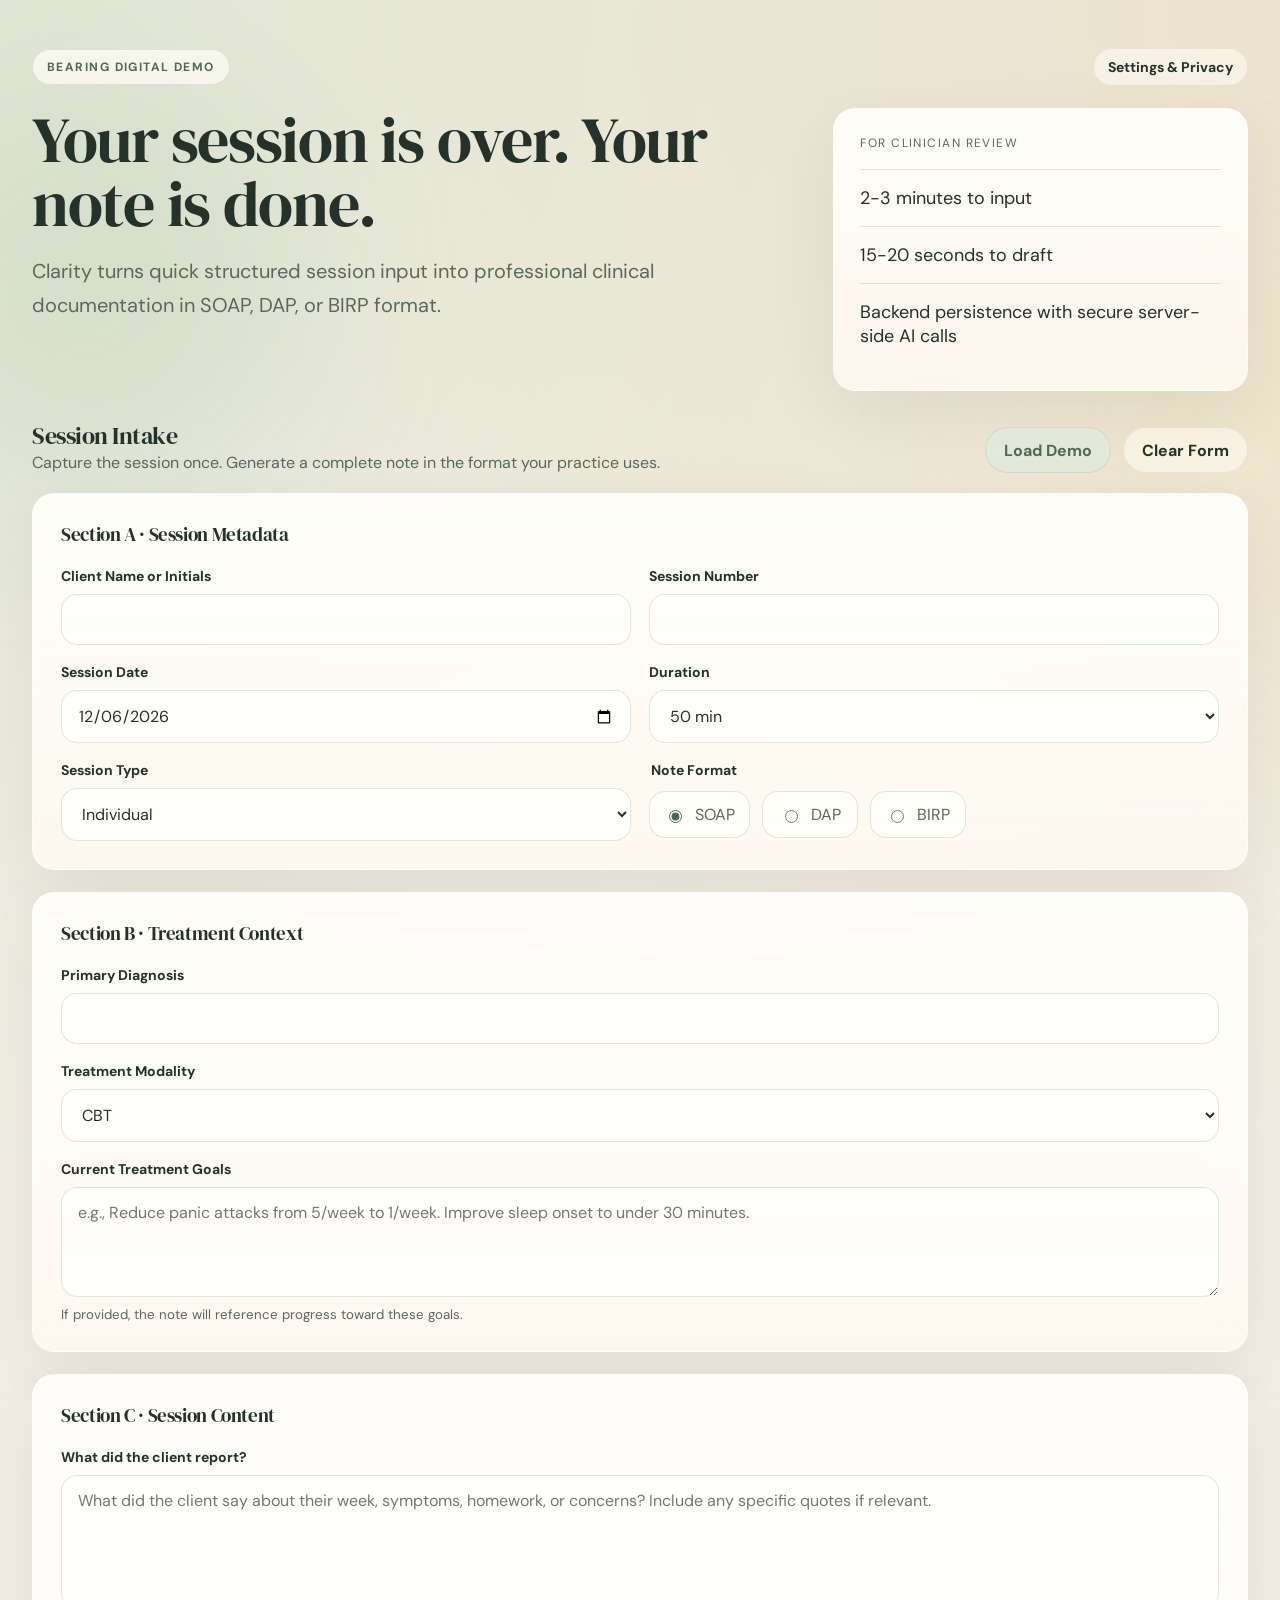
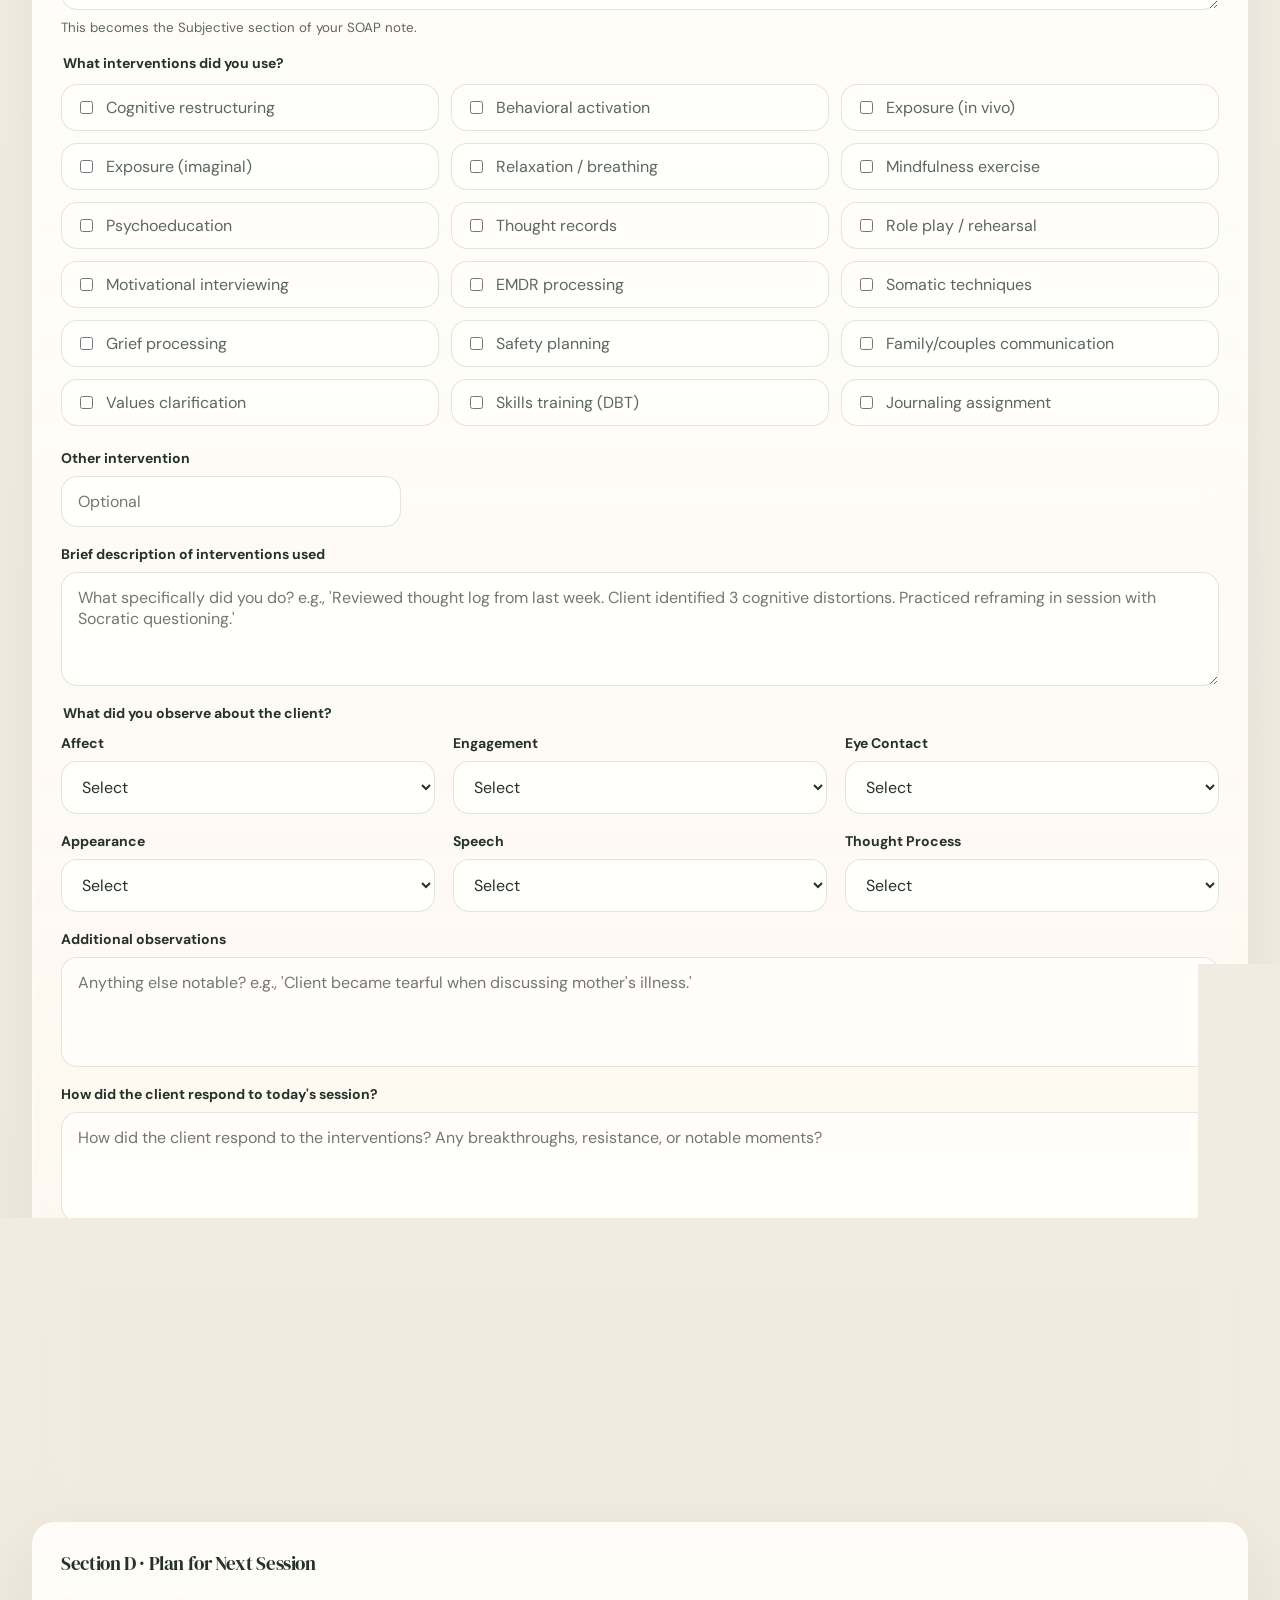
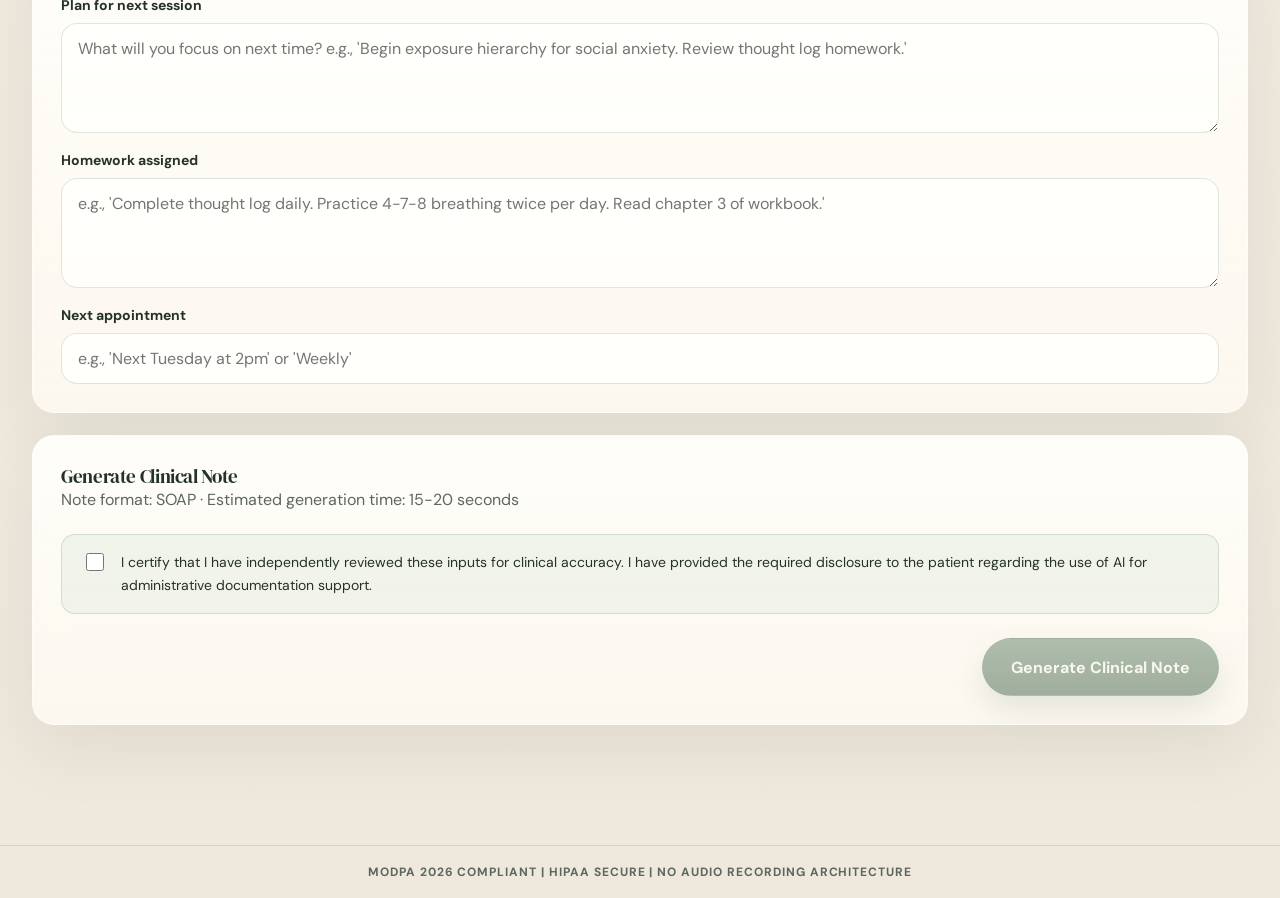
==== index.html @ 26686fb5 "Compliance & security hardening: HIPAA/MODPA-ready build Frontend: - Attestation gate (HIPAA acknowl" ====
<!DOCTYPE html>
<html lang="en">
  <head>
    <meta charset="UTF-8" />
    <meta name="viewport" content="width=device-width, initial-scale=1.0" />
    <title>Clarity | AI Clinical Note Generator</title>
    <meta
      name="description"
      content="Clarity helps therapists turn structured session input into polished SOAP, DAP, and BIRP notes."
    />
    <link rel="preconnect" href="https://fonts.googleapis.com" />
    <link rel="preconnect" href="https://fonts.gstatic.com" crossorigin />
    <link
      href="https://fonts.googleapis.com/css2?family=DM+Sans:wght@400;500;700&family=DM+Serif+Display:ital@0;1&display=swap"
      rel="stylesheet"
    />
    <link rel="stylesheet" href="styles.css" />
  </head>
  <body>
    <div class="page-shell">
      <div class="ambient ambient-left"></div>
      <div class="ambient ambient-right"></div>

      <header class="hero">
        <div class="hero-topbar">
          <div class="eyebrow">Bearing Digital Demo</div>
          <button id="open-settings" class="button button-ghost button-small" type="button">
            Settings &amp; Privacy
          </button>
        </div>
        <div class="hero-grid">
          <div class="hero-copy">
            <h1>Your session is over. Your note is done.</h1>
            <p>
              Clarity turns quick structured session input into professional
              clinical documentation in SOAP, DAP, or BIRP format.
            </p>
          </div>
          <aside class="hero-panel">
            <div class="hero-panel-label">For clinician review</div>
            <div class="hero-stat">2-3 minutes to input</div>
            <div class="hero-stat">15-20 seconds to draft</div>
            <div class="hero-stat">Backend persistence with secure server-side AI calls</div>
          </aside>
        </div>
      </header>

      <main class="app-shell">
        <section id="form-view" class="state-view">
          <div class="toolbar">
            <div>
              <h2>Session Intake</h2>
              <p>
                Capture the session once. Generate a complete note in the
                format your practice uses.
              </p>
            </div>
            <div class="toolbar-actions">
              <button id="load-demo" class="button button-secondary" type="button">
                Load Demo
              </button>
              <button id="clear-form" class="button button-ghost" type="button">
                Clear Form
              </button>
            </div>
          </div>

          <form id="note-form" novalidate>
            <div class="form-grid">
              <section class="panel">
                <div class="panel-header">
                  <h3>Section A · Session Metadata</h3>
                </div>
                <div class="field-grid two-up">
                  <label class="field">
                    <span>Client Name or Initials</span>
                    <input type="text" name="client_name" required />
                  </label>
                  <label class="field">
                    <span>Session Number</span>
                    <input type="number" name="session_number" min="1" step="1" required />
                  </label>
                  <label class="field">
                    <span>Session Date</span>
                    <input type="date" name="session_date" required />
                  </label>
                  <label class="field">
                    <span>Duration</span>
                    <select name="duration_minutes" required>
                      <option value="30">30 min</option>
                      <option value="45">45 min</option>
                      <option value="50" selected>50 min</option>
                      <option value="60">60 min</option>
                      <option value="90">90 min</option>
                    </select>
                  </label>
                  <label class="field">
                    <span>Session Type</span>
                    <select name="session_type" required>
                      <option value="Individual" selected>Individual</option>
                      <option value="Couple">Couple</option>
                      <option value="Family">Family</option>
                      <option value="Group">Group</option>
                    </select>
                  </label>
                  <fieldset class="field note-format-field">
                    <legend>Note Format</legend>
                    <div class="radio-group compact">
                      <label><input type="radio" name="note_format" value="SOAP" checked /> SOAP</label>
                      <label><input type="radio" name="note_format" value="DAP" /> DAP</label>
                      <label><input type="radio" name="note_format" value="BIRP" /> BIRP</label>
                    </div>
                  </fieldset>
                </div>
              </section>

              <section class="panel">
                <div class="panel-header">
                  <h3>Section B · Treatment Context</h3>
                </div>
                <div class="field-grid">
                  <label class="field">
                    <span>Primary Diagnosis</span>
                    <input
                      type="text"
                      name="primary_diagnosis"
                      list="diagnosis-suggestions"
                      required
                    />
                    <datalist id="diagnosis-suggestions">
                      <option value="Major Depressive Disorder"></option>
                      <option value="Generalized Anxiety Disorder"></option>
                      <option value="PTSD"></option>
                      <option value="Panic Disorder"></option>
                      <option value="Adjustment Disorder"></option>
                      <option value="Social Anxiety"></option>
                      <option value="OCD"></option>
                      <option value="Bipolar"></option>
                      <option value="ADHD"></option>
                      <option value="Substance Use Disorder"></option>
                      <option value="Relationship Issues"></option>
                      <option value="Grief"></option>
                    </datalist>
                  </label>
                  <label class="field">
                    <span>Treatment Modality</span>
                    <select name="treatment_modality" required>
                      <option value="CBT" selected>CBT</option>
                      <option value="DBT">DBT</option>
                      <option value="EMDR">EMDR</option>
                      <option value="Psychodynamic">Psychodynamic</option>
                      <option value="ACT">ACT</option>
                      <option value="MI">MI</option>
                      <option value="Solution-Focused">Solution-Focused</option>
                      <option value="Person-Centered">Person-Centered</option>
                      <option value="Integrative">Integrative</option>
                      <option value="Other">Other</option>
                    </select>
                  </label>
                  <label class="field field-full">
                    <span>Current Treatment Goals</span>
                    <textarea
                      name="treatment_goals"
                      rows="3"
                      placeholder="e.g., Reduce panic attacks from 5/week to 1/week. Improve sleep onset to under 30 minutes."
                    ></textarea>
                    <small>If provided, the note will reference progress toward these goals.</small>
                  </label>
                </div>
              </section>

              <section class="panel">
                <div class="panel-header">
                  <h3>Section C · Session Content</h3>
                </div>
                <div class="field-grid">
                  <label class="field field-full">
                    <span>What did the client report?</span>
                    <textarea
                      name="client_report"
                      rows="5"
                      placeholder="What did the client say about their week, symptoms, homework, or concerns? Include any specific quotes if relevant."
                      required
                    ></textarea>
                    <small>This becomes the Subjective section of your SOAP note.</small>
                  </label>

                  <fieldset class="field field-full">
                    <legend>What interventions did you use?</legend>
                    <div class="checkbox-grid" id="intervention-grid">
                      <label><input type="checkbox" name="interventions_checked" value="Cognitive restructuring" /> Cognitive restructuring</label>
                      <label><input type="checkbox" name="interventions_checked" value="Behavioral activation" /> Behavioral activation</label>
                      <label><input type="checkbox" name="interventions_checked" value="Exposure (in vivo)" /> Exposure (in vivo)</label>
                      <label><input type="checkbox" name="interventions_checked" value="Exposure (imaginal)" /> Exposure (imaginal)</label>
                      <label><input type="checkbox" name="interventions_checked" value="Relaxation / breathing" /> Relaxation / breathing</label>
                      <label><input type="checkbox" name="interventions_checked" value="Mindfulness exercise" /> Mindfulness exercise</label>
                      <label><input type="checkbox" name="interventions_checked" value="Psychoeducation" /> Psychoeducation</label>
                      <label><input type="checkbox" name="interventions_checked" value="Thought records" /> Thought records</label>
                      <label><input type="checkbox" name="interventions_checked" value="Role play / rehearsal" /> Role play / rehearsal</label>
                      <label><input type="checkbox" name="interventions_checked" value="Motivational interviewing" /> Motivational interviewing</label>
                      <label><input type="checkbox" name="interventions_checked" value="EMDR processing" /> EMDR processing</label>
                      <label><input type="checkbox" name="interventions_checked" value="Somatic techniques" /> Somatic techniques</label>
                      <label><input type="checkbox" name="interventions_checked" value="Grief processing" /> Grief processing</label>
                      <label><input type="checkbox" name="interventions_checked" value="Safety planning" /> Safety planning</label>
                      <label><input type="checkbox" name="interventions_checked" value="Family/couples communication" /> Family/couples communication</label>
                      <label><input type="checkbox" name="interventions_checked" value="Values clarification" /> Values clarification</label>
                      <label><input type="checkbox" name="interventions_checked" value="Skills training (DBT)" /> Skills training (DBT)</label>
                      <label><input type="checkbox" name="interventions_checked" value="Journaling assignment" /> Journaling assignment</label>
                    </div>
                    <label class="field embedded-field">
                      <span>Other intervention</span>
                      <input type="text" name="interventions_other" placeholder="Optional" />
                    </label>
                  </fieldset>

                  <label class="field field-full">
                    <span>Brief description of interventions used</span>
                    <textarea
                      name="interventions_description"
                      rows="4"
                      placeholder="What specifically did you do? e.g., 'Reviewed thought log from last week. Client identified 3 cognitive distortions. Practiced reframing in session with Socratic questioning.'"
                      required
                    ></textarea>
                  </label>

                  <fieldset class="field field-full">
                    <legend>What did you observe about the client?</legend>
                    <div class="field-grid three-up">
                      <label class="field">
                        <span>Affect</span>
                        <select name="affect" required>
                          <option value="">Select</option>
                          <option value="Depressed">Depressed</option>
                          <option value="Anxious">Anxious</option>
                          <option value="Flat">Flat</option>
                          <option value="Constricted">Constricted</option>
                          <option value="Euthymic">Euthymic</option>
                          <option value="Bright">Bright</option>
                          <option value="Labile">Labile</option>
                          <option value="Irritable">Irritable</option>
                          <option value="Tearful">Tearful</option>
                        </select>
                      </label>
                      <label class="field">
                        <span>Engagement</span>
                        <select name="engagement" required>
                          <option value="">Select</option>
                          <option value="Fully engaged">Fully engaged</option>
                          <option value="Mostly engaged">Mostly engaged</option>
                          <option value="Partially engaged">Partially engaged</option>
                          <option value="Minimally engaged">Minimally engaged</option>
                          <option value="Resistant">Resistant</option>
                        </select>
                      </label>
                      <label class="field">
                        <span>Eye Contact</span>
                        <select name="eye_contact" required>
                          <option value="">Select</option>
                          <option value="Consistent">Consistent</option>
                          <option value="Intermittent">Intermittent</option>
                          <option value="Avoidant">Avoidant</option>
                          <option value="N/A-Telehealth">N/A-Telehealth</option>
                        </select>
                      </label>
                      <label class="field">
                        <span>Appearance</span>
                        <select name="appearance" required>
                          <option value="">Select</option>
                          <option value="Well-groomed">Well-groomed</option>
                          <option value="Casually dressed">Casually dressed</option>
                          <option value="Disheveled">Disheveled</option>
                          <option value="Unremarkable">Unremarkable</option>
                          <option value="N/A-Telehealth">N/A-Telehealth</option>
                        </select>
                      </label>
                      <label class="field">
                        <span>Speech</span>
                        <select name="speech" required>
                          <option value="">Select</option>
                          <option value="Normal rate &amp; volume">Normal rate &amp; volume</option>
                          <option value="Pressured">Pressured</option>
                          <option value="Slow">Slow</option>
                          <option value="Soft">Soft</option>
                          <option value="Monotone">Monotone</option>
                          <option value="Unremarkable">Unremarkable</option>
                        </select>
                      </label>
                      <label class="field">
                        <span>Thought Process</span>
                        <select name="thought_process" required>
                          <option value="">Select</option>
                          <option value="Logical &amp; goal-directed">Logical &amp; goal-directed</option>
                          <option value="Tangential">Tangential</option>
                          <option value="Circumstantial">Circumstantial</option>
                          <option value="Racing">Racing</option>
                          <option value="Perseverative">Perseverative</option>
                          <option value="Unremarkable">Unremarkable</option>
                        </select>
                      </label>
                    </div>
                  </fieldset>

                  <label class="field field-full">
                    <span>Additional observations</span>
                    <textarea
                      name="additional_observations"
                      rows="2"
                      placeholder="Anything else notable? e.g., 'Client became tearful when discussing mother's illness.'"
                    ></textarea>
                  </label>

                  <label class="field field-full">
                    <span>How did the client respond to today's session?</span>
                    <textarea
                      name="client_response"
                      rows="3"
                      placeholder="How did the client respond to the interventions? Any breakthroughs, resistance, or notable moments?"
                      required
                    ></textarea>
                  </label>

                  <fieldset class="field field-full">
                    <legend>Progress toward treatment goals</legend>
                    <div class="radio-group">
                      <label><input type="radio" name="progress" value="Significant progress" /> Significant progress</label>
                      <label><input type="radio" name="progress" value="Some progress" checked /> Some progress</label>
                      <label><input type="radio" name="progress" value="No notable change" /> No notable change</label>
                      <label><input type="radio" name="progress" value="Regression" /> Regression</label>
                      <label><input type="radio" name="progress" value="Too early to assess" /> Too early to assess</label>
                    </div>
                  </fieldset>

                  <fieldset class="field field-full">
                    <legend>Risk Assessment</legend>
                    <div class="radio-group">
                      <label><input type="radio" name="risk_level" value="No risk indicators" checked /> No risk indicators</label>
                      <label><input type="radio" name="risk_level" value="Low risk — no imminent concern" /> Low risk — no imminent concern</label>
                      <label><input type="radio" name="risk_level" value="Moderate risk — discussed safety plan" /> Moderate risk — discussed safety plan</label>
                      <label><input type="radio" name="risk_level" value="High risk — safety plan activated / crisis protocol" /> High risk — safety plan activated / crisis protocol</label>
                    </div>
                  </fieldset>

                  <label id="risk-details-field" class="field field-full is-hidden">
                    <span>If moderate or high risk, briefly describe</span>
                    <textarea name="risk_details" rows="3"></textarea>
                  </label>
                </div>
              </section>

              <section class="panel">
                <div class="panel-header">
                  <h3>Section D · Plan for Next Session</h3>
                </div>
                <div class="field-grid">
                  <label class="field field-full">
                    <span>Plan for next session</span>
                    <textarea
                      name="plan_next_session"
                      rows="3"
                      placeholder="What will you focus on next time? e.g., 'Begin exposure hierarchy for social anxiety. Review thought log homework.'"
                      required
                    ></textarea>
                  </label>
                  <label class="field field-full">
                    <span>Homework assigned</span>
                    <textarea
                      name="homework"
                      rows="2"
                      placeholder="e.g., 'Complete thought log daily. Practice 4-7-8 breathing twice per day. Read chapter 3 of workbook.'"
                    ></textarea>
                  </label>
                  <label class="field">
                    <span>Next appointment</span>
                    <input
                      type="text"
                      name="next_appointment"
                      placeholder="e.g., 'Next Tuesday at 2pm' or 'Weekly'"
                    />
                  </label>
                </div>
              </section>
            </div>

            <section class="generate-panel panel">
              <div class="generate-copy">
                <h3>Generate Clinical Note</h3>
                <p id="generate-caption">
                  Note format: SOAP · Estimated generation time: 15-20 seconds
                </p>
              </div>
              <div class="attestation-field">
                <label class="attestation-label">
                  <input type="checkbox" id="attest-checkbox" />
                  <span>I certify that I have independently reviewed these inputs for clinical accuracy. I have provided the required disclosure to the patient regarding the use of AI for administrative documentation support.</span>
                </label>
              </div>
              <div class="generate-actions">
                <div id="form-message" class="inline-message" aria-live="polite"></div>
                <button id="generate-button" class="button button-primary button-large" type="submit" disabled>
                  Generate Clinical Note
                </button>
              </div>
            </section>
          </form>
        </section>

        <section id="loading-view" class="state-view is-hidden">
          <div class="loading-panel panel">
            <div class="spinner"></div>
            <h2 id="loading-title">Generating your SOAP note...</h2>
            <p>
              Clarity is drafting your note based on your session input. This
              typically takes 15-20 seconds.
            </p>
          </div>
        </section>

        <section id="note-view" class="state-view is-hidden">
          <div class="note-header panel">
            <div>
              <div class="draft-badge">Draft · For Clinician Review</div>
              <h2 id="note-title">SOAP Progress Note</h2>
              <p id="note-metadata" class="note-meta"></p>
              <p id="note-diagnosis" class="note-meta secondary"></p>
            </div>
            <div class="toolbar-actions">
              <button id="back-to-form" class="button button-ghost" type="button">
                Edit Inputs
              </button>
            </div>
          </div>

          <div id="note-sections" class="note-section-list"></div>

          <section class="note-actions panel">
            <div class="toolbar-actions">
              <button id="copy-note" class="button button-primary" type="button">
                Copy to Clipboard
              </button>
              <button id="regenerate-note" class="button button-secondary" type="button">
                Regenerate Entire Note
              </button>
              <button id="new-note" class="button button-ghost" type="button">
                New Note
              </button>
              <button id="finalize-purge" class="button button-ghost" type="button">
                Finalize &amp; Purge
              </button>
            </div>
            <div id="copy-status" class="inline-message" aria-live="polite"></div>
          </section>

          <div class="ai-transparency-footer">
            Note generated via Clarity AI Administrative Assistant. This tool does not provide clinical diagnosis or treatment advice.
          </div>

          <section id="feedback-panel" class="feedback-panel panel is-hidden">
            <div class="feedback-copy">
              <div class="draft-badge">Post-copy feedback</div>
              <h3>How usable was this draft?</h3>
              <p>Choose a rating, add optional notes, or skip.</p>
            </div>
            <div class="feedback-grid">
              <div class="feedback-buttons">
                <button class="button button-secondary feedback-button" type="button" data-feedback-rating="Used as-is">
                  Used as-is
                </button>
                <button class="button button-secondary feedback-button" type="button" data-feedback-rating="Minor edits">
                  Minor edits
                </button>
                <button class="button button-secondary feedback-button" type="button" data-feedback-rating="Major edits">
                  Major edits
                </button>
                <button class="button button-secondary feedback-button" type="button" data-feedback-rating="Not useful">
                  Not useful
                </button>
              </div>
              <label class="field field-full">
                <span>Optional feedback notes</span>
                <textarea
                  id="feedback-notes"
                  rows="3"
                  placeholder="What made this output strong or weak?"
                ></textarea>
              </label>
              <div class="feedback-actions">
                <button id="submit-feedback" class="button button-primary" type="button">
                  Save Feedback
                </button>
                <button id="skip-feedback" class="button button-ghost" type="button">
                  Skip
                </button>
                <div id="feedback-message" class="inline-message" aria-live="polite"></div>
              </div>
            </div>
          </section>
        </section>
      </main>
    </div>

    <template id="note-card-template">
      <article class="note-card panel">
        <div class="note-card-header">
          <div>
            <div class="note-card-label"></div>
            <h3 class="note-card-title"></h3>
          </div>
          <div class="note-card-actions">
            <span class="section-status">Unedited</span>
            <button class="button button-ghost button-small edit-toggle" type="button">Edit</button>
          </div>
        </div>
        <div class="note-card-body">
          <p class="note-card-content"></p>
          <div class="edit-panel is-hidden">
            <textarea rows="8"></textarea>
            <div class="edit-actions">
              <button class="button button-secondary button-small save-edit" type="button">Save</button>
              <button class="button button-ghost button-small cancel-edit" type="button">Cancel</button>
            </div>
            <div class="section-message inline-message" aria-live="polite"></div>
          </div>
        </div>
      </article>
    </template>

    <div id="settings-overlay" class="settings-overlay is-hidden" role="dialog" aria-modal="true" aria-labelledby="settings-title">
      <div class="settings-modal panel">

        <div class="settings-header">
          <h2 id="settings-title">Settings &amp; Privacy</h2>
          <button id="settings-close" class="button button-ghost button-small" type="button">Close</button>
        </div>

        <div class="settings-section">
          <div class="settings-section-label">Your Data Rights (MODPA 2026)</div>
          <p class="settings-section-description">
            As a Maryland-regulated service, Clarity provides full data access and deletion rights
            under the Maryland Online Data Privacy Act.
          </p>

          <div class="settings-action">
            <div class="settings-action-copy">
              <strong>Request My Data</strong>
              <p>Download a copy of all session records stored by Clarity as a JSON file.</p>
            </div>
            <button id="request-data" class="button button-secondary" type="button">Download My Data</button>
          </div>

          <div class="settings-action">
            <div class="settings-action-copy">
              <strong>Delete All My Data</strong>
              <p>Permanently erase all session records. This cannot be undone.</p>
            </div>
            <button id="delete-data" class="button button-ghost settings-delete-btn" type="button">Delete All Data</button>
          </div>

          <div class="settings-action">
            <div class="settings-action-copy">
              <strong>Correct My Data</strong>
              <p>To correct a specific field on a session record (e.g., client name or diagnosis),
              contact <a href="mailto:privacy@bearingdigital.com">privacy@bearingdigital.com</a>
              with the session date and correction needed.</p>
            </div>
          </div>

          <div id="settings-message" class="inline-message" aria-live="polite"></div>
        </div>

        <div class="settings-section">
          <div class="settings-section-label">Legal &amp; Compliance</div>
          <a id="baa-link" class="baa-link" target="_blank" rel="noopener noreferrer">
            View Business Associate Agreement (HIPAA BAA) ↗
          </a>
        </div>

      </div>
    </div>

    <footer class="compliance-footer">
      MODPA 2026 Compliant | HIPAA Secure | No Audio Recording Architecture
    </footer>

    <script src="app.js"></script>
  </body>
</html>
---- styles.css ----
:root {
  --bg: #f4efe5;
  --bg-soft: #fbf7ef;
  --panel: rgba(255, 252, 245, 0.9);
  --panel-strong: #fffdf8;
  --line: rgba(90, 111, 92, 0.18);
  --line-strong: rgba(90, 111, 92, 0.32);
  --text: #24322a;
  --text-soft: #5c675f;
  --accent: #6c8871;
  --accent-deep: #4f6955;
  --accent-pale: #dbe6d6;
  --warning: #8f6f3d;
  --shadow: 0 24px 70px rgba(36, 50, 42, 0.08);
  --radius: 22px;
  --radius-small: 14px;
}

* {
  box-sizing: border-box;
}

html {
  scroll-behavior: smooth;
}

body {
  margin: 0;
  font-family: "DM Sans", sans-serif;
  background:
    radial-gradient(circle at top left, rgba(196, 214, 186, 0.4), transparent 28%),
    radial-gradient(circle at top right, rgba(236, 224, 201, 0.9), transparent 26%),
    linear-gradient(180deg, #f5f1e7 0%, #f2ede3 48%, #efe8dc 100%);
  color: var(--text);
}

button,
input,
select,
textarea {
  font: inherit;
}

button {
  cursor: pointer;
}

.page-shell {
  position: relative;
  padding: 40px 32px 72px;
}

.ambient {
  position: fixed;
  inset: auto;
  width: 420px;
  height: 420px;
  border-radius: 50%;
  filter: blur(80px);
  opacity: 0.55;
  pointer-events: none;
  z-index: 0;
}

.ambient-left {
  top: 80px;
  left: -120px;
  background: rgba(181, 204, 177, 0.55);
}

.ambient-right {
  top: 240px;
  right: -160px;
  background: rgba(240, 225, 191, 0.7);
}

.hero,
.app-shell {
  position: relative;
  z-index: 1;
  max-width: 1360px;
  margin: 0 auto;
}

.eyebrow {
  display: inline-flex;
  align-items: center;
  gap: 10px;
  padding: 9px 14px;
  border: 1px solid rgba(108, 136, 113, 0.18);
  border-radius: 999px;
  background: rgba(255, 252, 246, 0.72);
  color: var(--accent-deep);
  text-transform: uppercase;
  letter-spacing: 0.12em;
  font-size: 12px;
  font-weight: 700;
}

.hero {
  padding: 8px 0 28px;
}

.hero-grid {
  display: grid;
  grid-template-columns: minmax(0, 1.5fr) minmax(280px, 0.8fr);
  gap: 24px;
  margin-top: 22px;
}

.hero-copy h1,
.toolbar h2,
.loading-panel h2,
.note-header h2,
.generate-panel h3,
.panel-header h3,
.note-card-title {
  margin: 0;
  font-family: "DM Serif Display", serif;
  font-weight: 400;
  letter-spacing: -0.02em;
}

.hero-copy h1 {
  font-size: 64px;
  line-height: 1;
  max-width: 780px;
}

.hero-copy p {
  max-width: 700px;
  margin: 18px 0 0;
  font-size: 20px;
  line-height: 1.7;
  color: var(--text-soft);
}

.hero-panel,
.panel {
  border: 1px solid rgba(255, 255, 255, 0.45);
  background: linear-gradient(180deg, rgba(255, 254, 250, 0.95), rgba(255, 250, 242, 0.84));
  box-shadow: var(--shadow);
  backdrop-filter: blur(18px);
  border-radius: var(--radius);
}

.hero-panel {
  padding: 26px;
  align-self: end;
}

.hero-panel-label {
  font-size: 12px;
  text-transform: uppercase;
  letter-spacing: 0.12em;
  color: var(--text-soft);
  margin-bottom: 18px;
}

.hero-stat {
  padding: 16px 0;
  border-top: 1px solid var(--line);
  font-size: 18px;
}

.hero-stat:first-of-type {
  border-top: 0;
  padding-top: 0;
}

.app-shell {
  display: block;
}

.toolbar,
.note-header,
.note-actions,
.generate-panel,
.note-card-header {
  display: flex;
  justify-content: space-between;
  gap: 24px;
}

.toolbar,
.note-header {
  align-items: flex-end;
  margin-bottom: 20px;
}

.toolbar p,
.generate-copy p,
.loading-panel p,
.note-meta,
.inline-message {
  margin: 0;
  color: var(--text-soft);
}

.toolbar-actions,
.generate-actions,
.note-card-actions,
.edit-actions,
.feedback-buttons,
.feedback-actions {
  display: flex;
  align-items: center;
  gap: 12px;
}

.form-grid {
  display: grid;
  gap: 22px;
}

.panel {
  padding: 28px;
}

.panel-header {
  margin-bottom: 20px;
}

.field-grid {
  display: grid;
  gap: 18px;
}

.two-up {
  grid-template-columns: repeat(2, minmax(0, 1fr));
}

.three-up {
  grid-template-columns: repeat(3, minmax(0, 1fr));
}

.field {
  display: flex;
  flex-direction: column;
  gap: 9px;
  min-width: 0;
}

.field > span,
.field legend,
.fieldset-label,
legend {
  font-size: 14px;
  font-weight: 700;
  color: var(--text);
}

.field small {
  color: var(--text-soft);
}

.field-full {
  grid-column: 1 / -1;
}

label.field input,
label.field select,
label.field textarea,
.embedded-field input,
.edit-panel textarea {
  width: 100%;
  border: 1px solid var(--line);
  border-radius: 16px;
  padding: 14px 16px;
  background: rgba(255, 255, 252, 0.92);
  color: var(--text);
  transition: border-color 0.2s ease, box-shadow 0.2s ease, transform 0.2s ease;
}

label.field textarea,
.edit-panel textarea {
  resize: vertical;
  min-height: 110px;
}

input:focus,
select:focus,
textarea:focus {
  outline: none;
  border-color: rgba(79, 105, 85, 0.5);
  box-shadow: 0 0 0 4px rgba(108, 136, 113, 0.14);
}

fieldset {
  margin: 0;
  padding: 0;
  border: 0;
  min-width: 0;
}

legend {
  margin-bottom: 12px;
}

.checkbox-grid {
  display: grid;
  grid-template-columns: repeat(3, minmax(0, 1fr));
  gap: 12px;
}

.checkbox-grid label,
.radio-group label {
  display: flex;
  align-items: center;
  gap: 10px;
  padding: 12px 14px;
  border: 1px solid var(--line);
  border-radius: 16px;
  background: rgba(255, 255, 252, 0.74);
  color: var(--text-soft);
}

.radio-group {
  display: flex;
  flex-wrap: wrap;
  gap: 12px;
}

.radio-group.compact label {
  min-width: 96px;
  justify-content: center;
}

input[type="checkbox"],
input[type="radio"] {
  accent-color: var(--accent-deep);
}

.embedded-field {
  margin-top: 14px;
  max-width: 340px;
}

.button {
  display: inline-flex;
  align-items: center;
  justify-content: center;
  min-height: 46px;
  padding: 0 18px;
  border-radius: 999px;
  border: 1px solid transparent;
  font-weight: 700;
  transition: transform 0.2s ease, box-shadow 0.2s ease, background 0.2s ease;
}

.button:hover {
  transform: translateY(-1px);
}

.button:disabled {
  opacity: 0.55;
  cursor: wait;
  transform: none;
}

.button-primary {
  background: linear-gradient(180deg, #6f8c74 0%, #547059 100%);
  color: #f7f5ef;
  box-shadow: 0 14px 30px rgba(84, 112, 89, 0.25);
}

.button-secondary {
  background: rgba(225, 235, 222, 0.75);
  color: var(--accent-deep);
  border-color: rgba(108, 136, 113, 0.16);
}

.button-ghost {
  background: rgba(255, 252, 245, 0.58);
  color: var(--text);
  border-color: rgba(108, 136, 113, 0.12);
}

.button-large {
  min-height: 58px;
  padding: 0 28px;
  font-size: 16px;
}

.button-small {
  min-height: 38px;
  padding: 0 14px;
  font-size: 14px;
}

.generate-panel {
  align-items: center;
  margin-top: 22px;
}

.generate-actions {
  margin-left: auto;
}

.inline-message {
  min-height: 20px;
  font-size: 14px;
}

.inline-message.success {
  color: var(--accent-deep);
}

.inline-message.error {
  color: #995c4d;
}

.state-view.is-hidden,
.is-hidden {
  display: none;
}

.loading-panel {
  min-height: 340px;
  display: grid;
  place-items: center;
  text-align: center;
  padding: 60px;
}

.spinner {
  width: 68px;
  height: 68px;
  border-radius: 50%;
  border: 6px solid rgba(108, 136, 113, 0.18);
  border-top-color: var(--accent-deep);
  animation: spin 0.9s linear infinite;
  margin-bottom: 22px;
}

.draft-badge {
  display: inline-flex;
  align-items: center;
  margin-bottom: 10px;
  padding: 7px 12px;
  border-radius: 999px;
  background: rgba(219, 230, 214, 0.72);
  color: var(--accent-deep);
  font-size: 12px;
  font-weight: 700;
  text-transform: uppercase;
  letter-spacing: 0.12em;
}

.note-meta {
  font-size: 15px;
  margin-top: 8px;
}

.note-meta.secondary {
  margin-top: 4px;
}

.note-section-list {
  display: grid;
  gap: 18px;
}

.note-card {
  padding: 24px 26px;
}

.note-card-header {
  align-items: flex-start;
  margin-bottom: 18px;
}

.note-card-label {
  display: inline-block;
  margin-bottom: 6px;
  font-size: 13px;
  text-transform: uppercase;
  letter-spacing: 0.12em;
  color: var(--accent-deep);
  font-weight: 700;
}

.note-card-title {
  font-size: 28px;
}

.section-status {
  align-self: center;
  padding: 7px 12px;
  border-radius: 999px;
  background: rgba(236, 232, 222, 0.82);
  color: var(--text-soft);
  font-size: 12px;
  font-weight: 700;
  text-transform: uppercase;
  letter-spacing: 0.08em;
}

.section-status.edited {
  background: rgba(219, 230, 214, 0.82);
  color: var(--accent-deep);
}

.note-card-content {
  margin: 0;
  white-space: pre-wrap;
  line-height: 1.8;
  color: var(--text);
}

.edit-panel {
  margin-top: 16px;
}

.note-actions {
  align-items: center;
  margin-top: 20px;
}

.section-message {
  margin-top: 12px;
}

.feedback-panel {
  margin-top: 20px;
  display: grid;
  gap: 20px;
}

.feedback-copy h3 {
  margin: 0;
  font-family: "DM Serif Display", serif;
  font-size: 32px;
  font-weight: 400;
  letter-spacing: -0.02em;
}

.feedback-copy p {
  margin: 8px 0 0;
  color: var(--text-soft);
}

.feedback-grid {
  display: grid;
  gap: 16px;
}

.feedback-buttons {
  flex-wrap: wrap;
}

.feedback-button.is-selected {
  background: linear-gradient(180deg, #6f8c74 0%, #547059 100%);
  color: #f7f5ef;
  box-shadow: 0 14px 30px rgba(84, 112, 89, 0.18);
}

@media (max-width: 1100px) {
  .page-shell {
    padding: 28px 18px 56px;
  }

  .hero-grid,
  .two-up,
  .three-up,
  .checkbox-grid {
    grid-template-columns: 1fr;
  }

  .toolbar,
  .note-header,
  .note-actions,
  .generate-panel {
    flex-direction: column;
    align-items: stretch;
  }

  .generate-actions {
    margin-left: 0;
    flex-direction: column;
    align-items: stretch;
  }

  .toolbar-actions,
  .note-card-actions,
  .feedback-actions {
    flex-wrap: wrap;
  }

  .hero-copy h1 {
    font-size: 46px;
  }
}

@media (max-width: 720px) {
  body {
    min-width: 0;
  }

  .panel,
  .hero-panel {
    padding: 22px 18px;
  }

  .hero-copy h1 {
    font-size: 36px;
  }

  .hero-copy p {
    font-size: 18px;
  }

  .button,
  .button-large {
    width: 100%;
  }

  .feedback-buttons,
  .feedback-actions,
  .toolbar-actions {
    flex-direction: column;
    align-items: stretch;
  }
}

@keyframes spin {
  to {
    transform: rotate(360deg);
  }
}

/* -------------------------------------------------------------------------
   Hero topbar — eyebrow + settings trigger on the same row
   ---------------------------------------------------------------------- */

.hero-topbar {
  display: flex;
  align-items: center;
  justify-content: space-between;
  gap: 16px;
  margin-bottom: 0;
}

/* -------------------------------------------------------------------------
   Attestation field — mandatory clinician checkbox above Generate button
   ---------------------------------------------------------------------- */

.generate-panel {
  flex-direction: column;
  align-items: stretch;
}

.generate-panel .generate-actions {
  align-self: flex-end;
  margin-left: 0;
}

.attestation-field {
  padding: 16px 20px;
  background: rgba(219, 230, 214, 0.35);
  border: 1px solid rgba(108, 136, 113, 0.22);
  border-radius: var(--radius-small);
}

.attestation-label {
  display: flex;
  align-items: flex-start;
  gap: 14px;
  cursor: pointer;
  font-size: 14px;
  line-height: 1.65;
  color: var(--text);
}

.attestation-label input[type="checkbox"] {
  flex-shrink: 0;
  width: 18px;
  height: 18px;
  margin-top: 2px;
  accent-color: var(--accent-deep);
  cursor: pointer;
}

/* -------------------------------------------------------------------------
   AI Transparency footer — persistent notice inside note view
   ---------------------------------------------------------------------- */

.ai-transparency-footer {
  margin-top: 16px;
  padding: 14px 20px;
  border-radius: var(--radius-small);
  background: rgba(236, 232, 220, 0.55);
  border: 1px solid var(--line);
  font-size: 13px;
  color: var(--text-soft);
  line-height: 1.5;
  text-align: center;
}

/* -------------------------------------------------------------------------
   Compliance Shield footer — site-wide bottom bar
   ---------------------------------------------------------------------- */

.compliance-footer {
  position: relative;
  z-index: 1;
  margin-top: 48px;
  padding: 18px 32px;
  text-align: center;
  font-size: 12px;
  font-weight: 700;
  letter-spacing: 0.08em;
  text-transform: uppercase;
  color: var(--text-soft);
  border-top: 1px solid var(--line);
}

/* -------------------------------------------------------------------------
   Settings modal overlay + panel
   ---------------------------------------------------------------------- */

.settings-overlay {
  position: fixed;
  inset: 0;
  z-index: 100;
  background: rgba(36, 50, 42, 0.45);
  backdrop-filter: blur(6px);
  display: flex;
  align-items: center;
  justify-content: center;
  padding: 24px;
}

.settings-overlay.is-hidden {
  display: none;
}

.settings-modal {
  width: 100%;
  max-width: 560px;
  max-height: 90vh;
  overflow-y: auto;
  display: flex;
  flex-direction: column;
  gap: 0;
}

.settings-header {
  display: flex;
  align-items: center;
  justify-content: space-between;
  gap: 16px;
  padding-bottom: 20px;
  border-bottom: 1px solid var(--line);
  margin-bottom: 24px;
}

.settings-header h2 {
  margin: 0;
  font-family: "DM Serif Display", serif;
  font-size: 28px;
  font-weight: 400;
  letter-spacing: -0.02em;
}

.settings-section {
  padding-bottom: 24px;
  margin-bottom: 24px;
  border-bottom: 1px solid var(--line);
  display: flex;
  flex-direction: column;
  gap: 16px;
}

.settings-section:last-child {
  padding-bottom: 0;
  margin-bottom: 0;
  border-bottom: none;
}

.settings-section-label {
  font-size: 12px;
  font-weight: 700;
  text-transform: uppercase;
  letter-spacing: 0.12em;
  color: var(--accent-deep);
}

.settings-section-description {
  margin: 0;
  font-size: 14px;
  color: var(--text-soft);
  line-height: 1.6;
}

.settings-action {
  display: flex;
  align-items: flex-start;
  justify-content: space-between;
  gap: 20px;
  padding: 16px;
  border: 1px solid var(--line);
  border-radius: var(--radius-small);
  background: rgba(255, 253, 248, 0.7);
}

.settings-action-copy {
  flex: 1;
  min-width: 0;
}

.settings-action-copy strong {
  display: block;
  font-size: 15px;
  margin-bottom: 4px;
  color: var(--text);
}

.settings-action-copy p {
  margin: 0;
  font-size: 13px;
  color: var(--text-soft);
  line-height: 1.5;
}

.settings-action-copy a {
  color: var(--accent-deep);
}

.settings-action .button {
  flex-shrink: 0;
  align-self: center;
}

.settings-delete-btn {
  color: #995c4d;
  border-color: rgba(153, 92, 77, 0.2);
}

.settings-delete-btn:hover {
  background: rgba(153, 92, 77, 0.08);
}

.baa-link {
  display: inline-flex;
  align-items: center;
  gap: 6px;
  font-size: 15px;
  font-weight: 700;
  color: var(--accent-deep);
  text-decoration: none;
  padding: 14px 18px;
  border: 1px solid rgba(108, 136, 113, 0.22);
  border-radius: var(--radius-small);
  background: rgba(219, 230, 214, 0.35);
  transition: background 0.2s ease;
}

.baa-link:hover {
  background: rgba(219, 230, 214, 0.6);
}

/* Responsive adjustments for settings modal */
@media (max-width: 600px) {
  .settings-action {
    flex-direction: column;
    align-items: stretch;
  }

  .settings-action .button {
    align-self: stretch;
  }

  .hero-topbar {
    flex-wrap: wrap;
  }
}
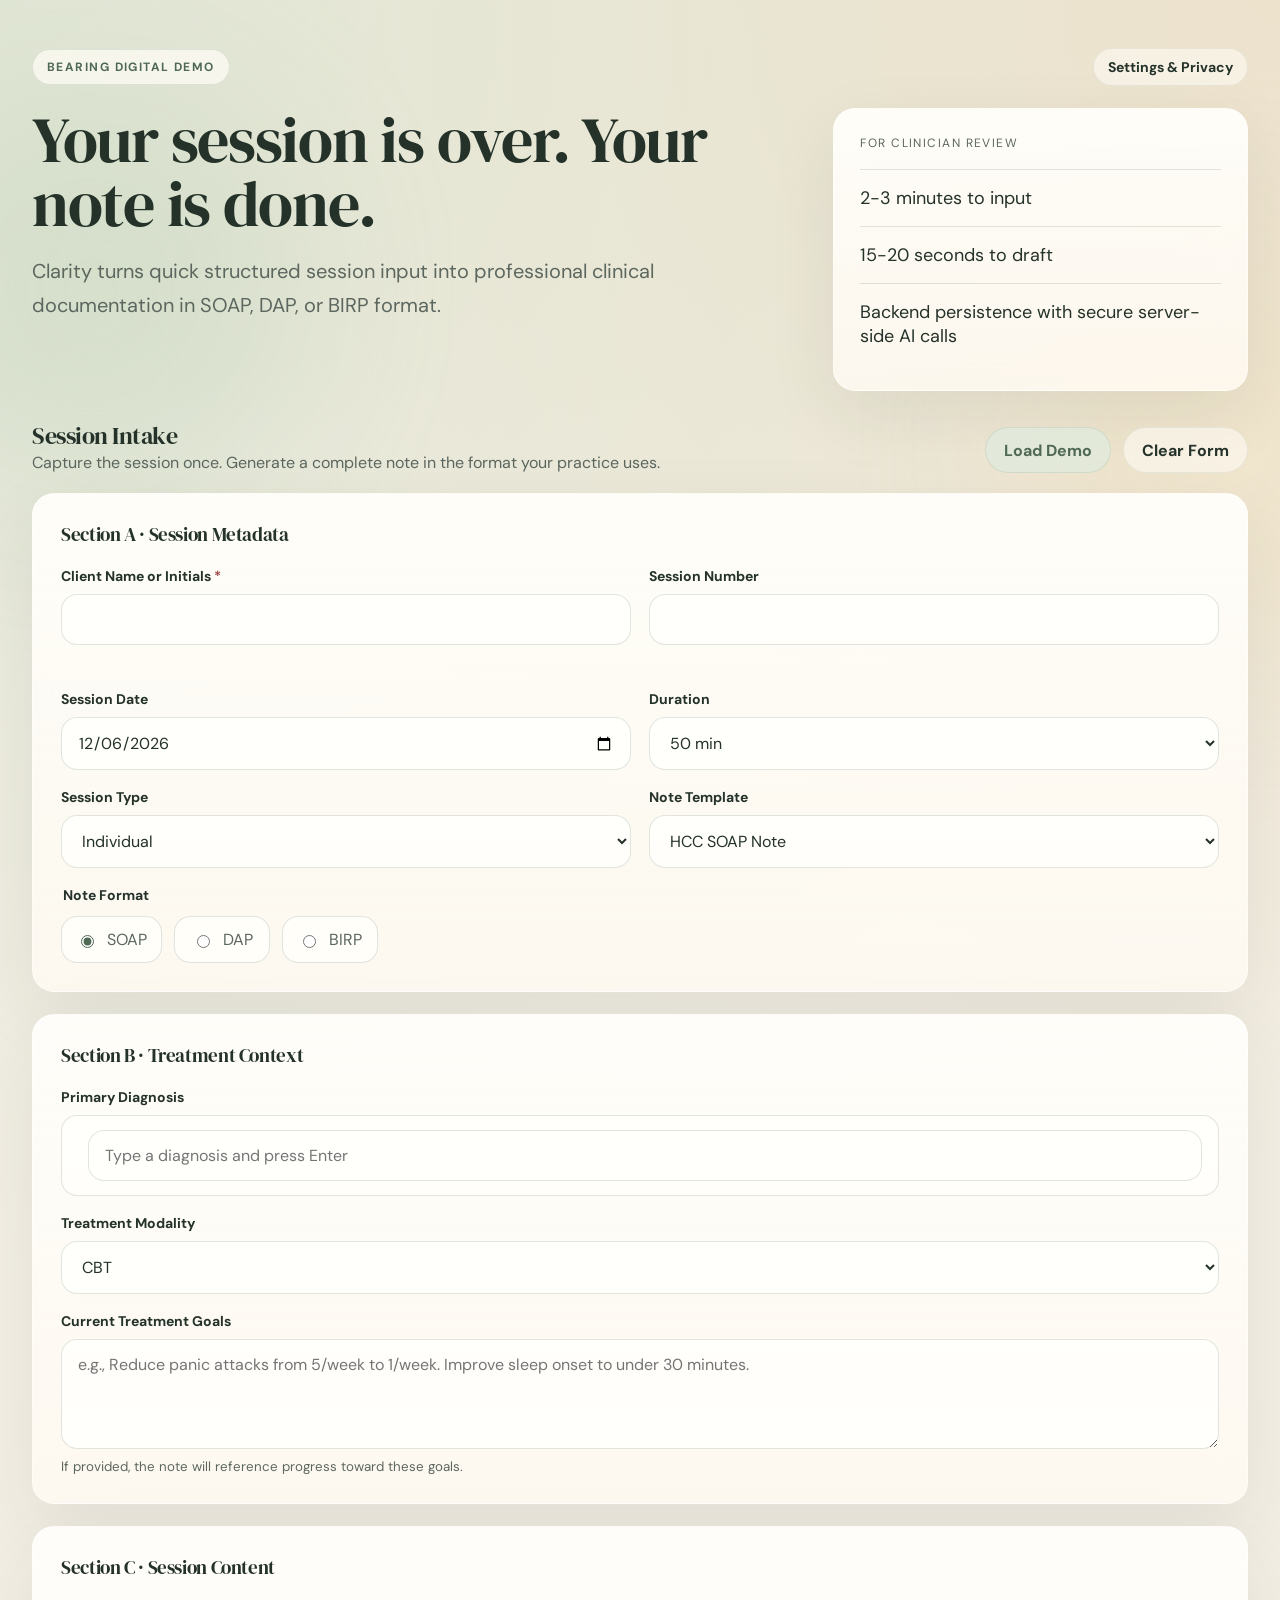
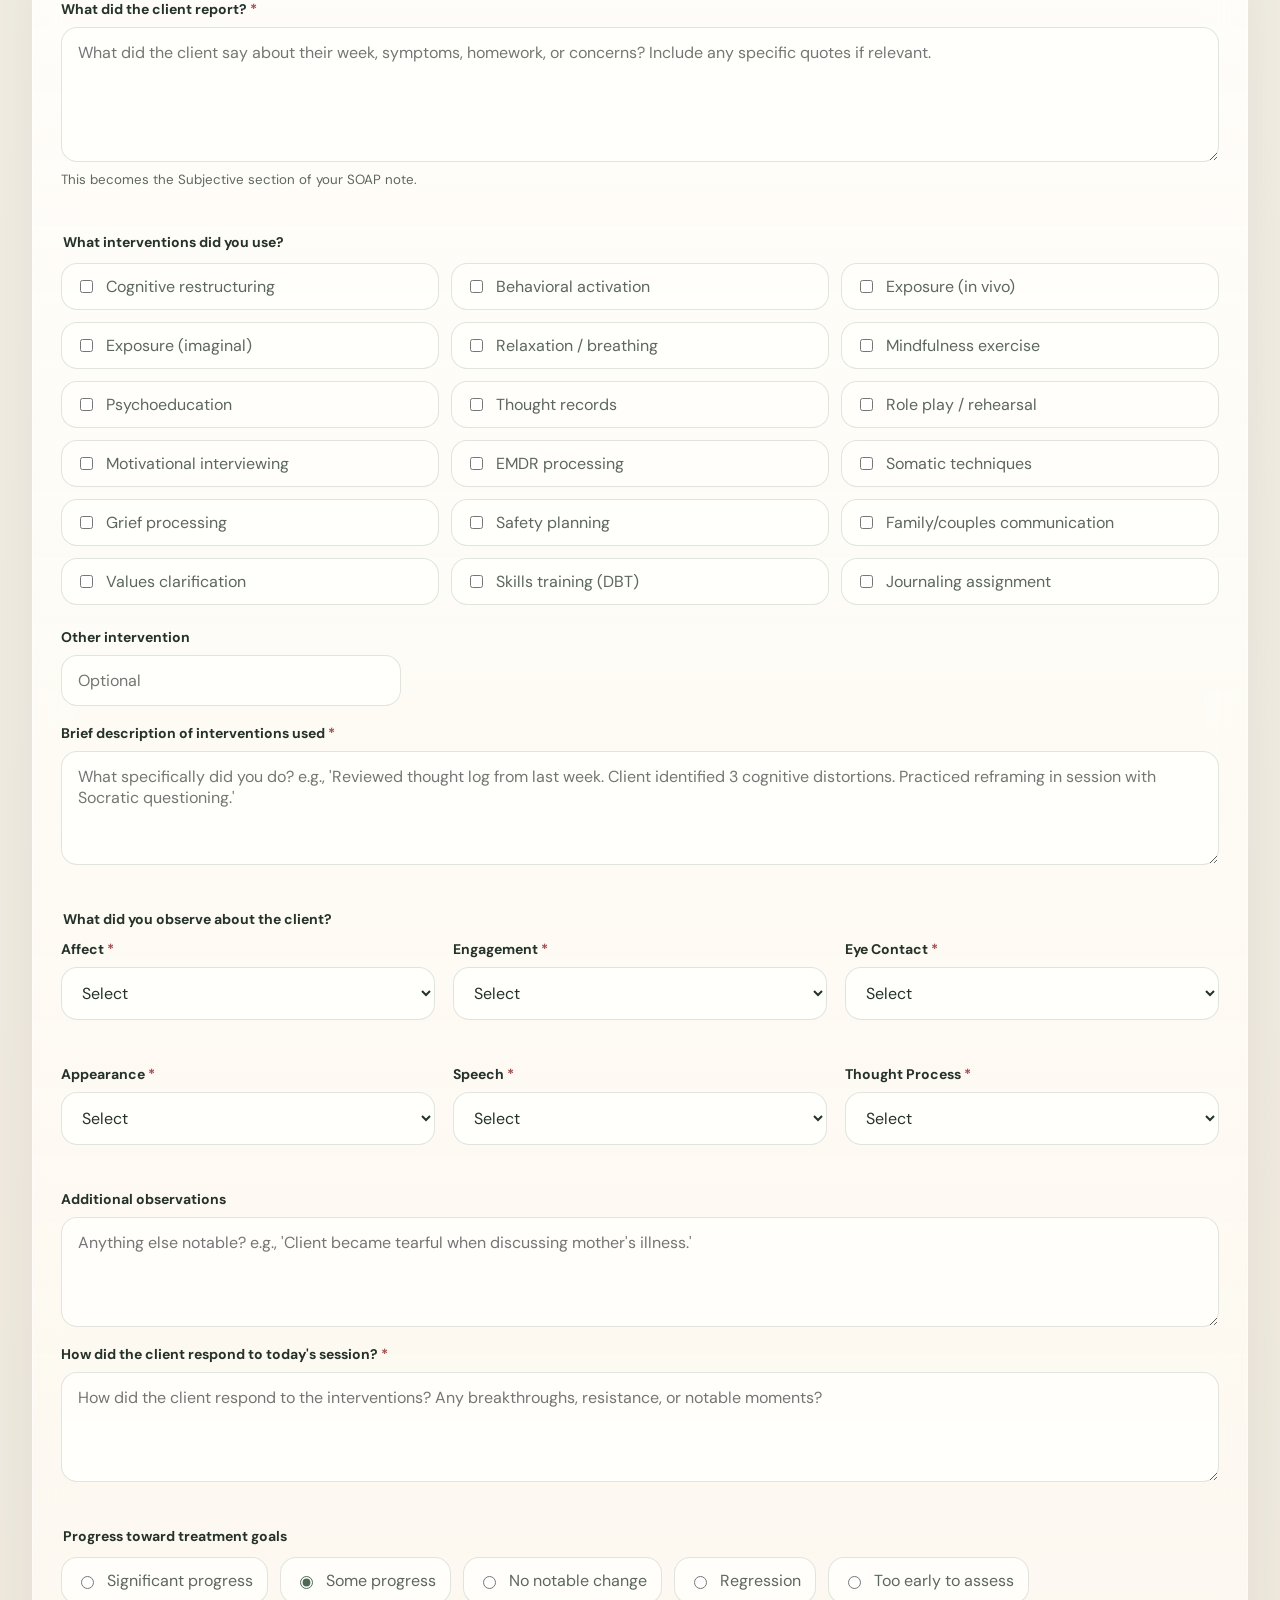
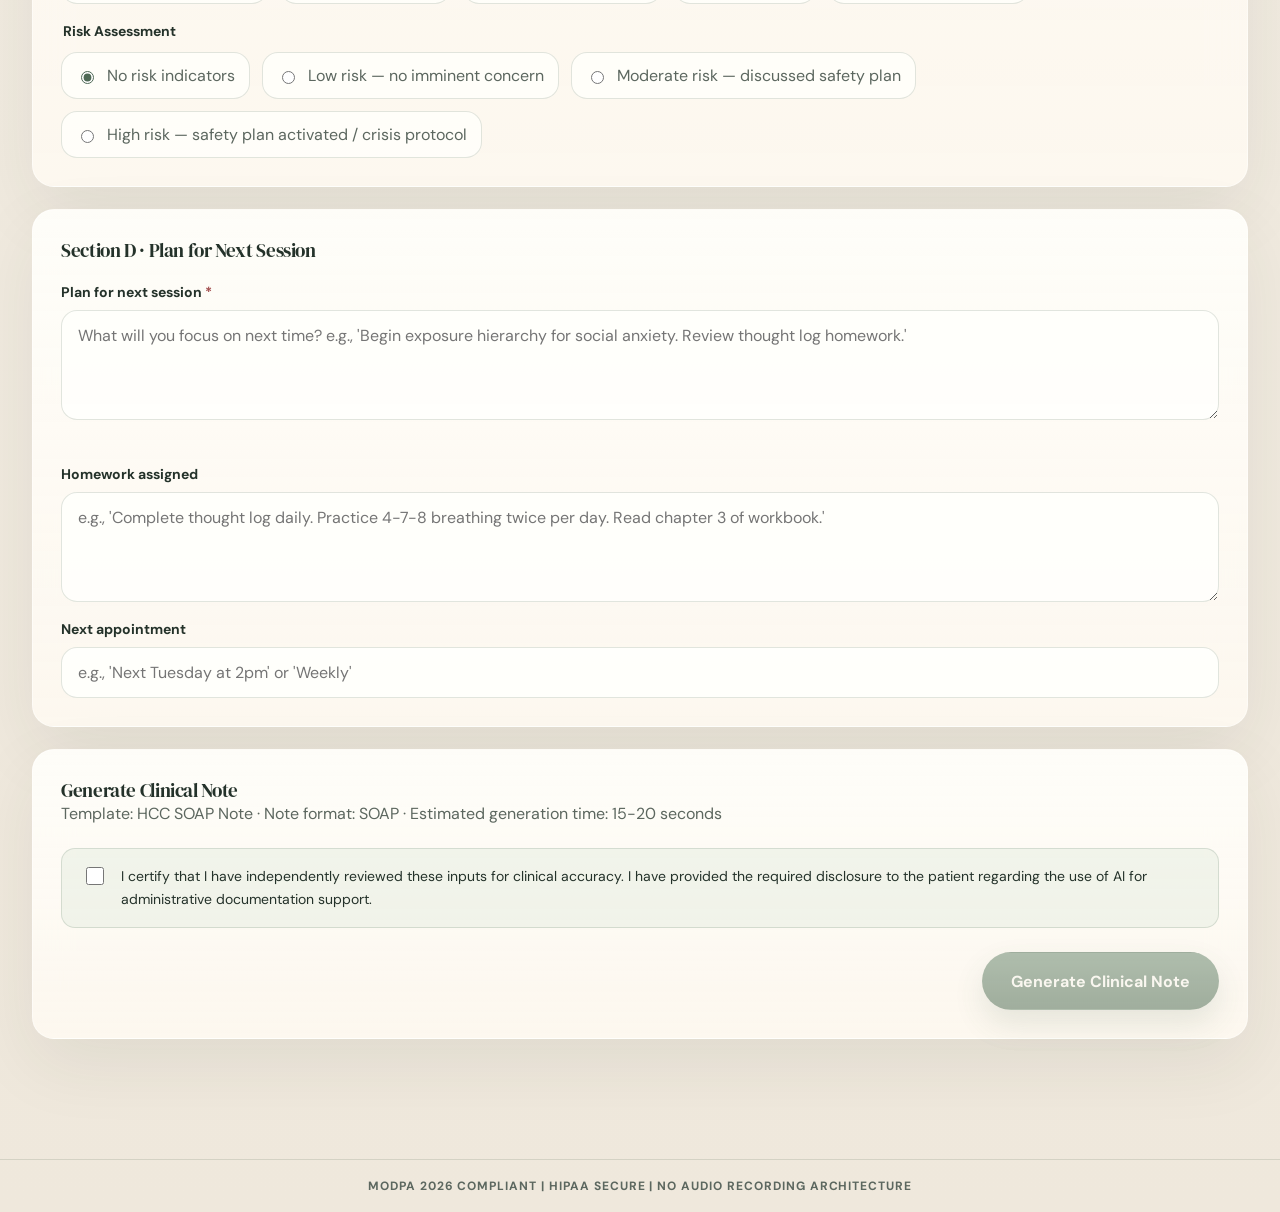
==== commit c58dfc52: "feat: templates, multi-diagnosis, per-section copy, required indicators, form clear" ====
--- a/index.html
+++ b/index.html
@@ -78,15 +78,15 @@
                   </label>
                   <label class="field">
                     <span>Session Number</span>
-                    <input type="number" name="session_number" min="1" step="1" required />
+                    <input type="number" name="session_number" min="1" step="1" />
                   </label>
                   <label class="field">
                     <span>Session Date</span>
-                    <input type="date" name="session_date" required />
+                    <input type="date" name="session_date" />
                   </label>
                   <label class="field">
                     <span>Duration</span>
-                    <select name="duration_minutes" required>
+                    <select name="duration_minutes">
                       <option value="30">30 min</option>
                       <option value="45">45 min</option>
                       <option value="50" selected>50 min</option>
@@ -96,12 +96,16 @@
                   </label>
                   <label class="field">
                     <span>Session Type</span>
-                    <select name="session_type" required>
+                    <select name="session_type">
                       <option value="Individual" selected>Individual</option>
                       <option value="Couple">Couple</option>
                       <option value="Family">Family</option>
                       <option value="Group">Group</option>
                     </select>
+                  </label>
+                  <label class="field">
+                    <span>Note Template</span>
+                    <select id="note-template" name="note_template_id"></select>
                   </label>
                   <fieldset class="field note-format-field">
                     <legend>Note Format</legend>
@@ -121,12 +125,16 @@
                 <div class="field-grid">
                   <label class="field">
                     <span>Primary Diagnosis</span>
-                    <input
-                      type="text"
-                      name="primary_diagnosis"
-                      list="diagnosis-suggestions"
-                      required
-                    />
+                    <input type="hidden" name="primary_diagnosis" />
+                    <div class="chip-input" id="primary-diagnosis-chips" data-field-key="primary_diagnosis">
+                      <div class="chip-list" id="primary-diagnosis-list"></div>
+                      <input
+                        type="text"
+                        id="primary-diagnosis-input"
+                        list="diagnosis-suggestions"
+                        placeholder="Type a diagnosis and press Enter"
+                      />
+                    </div>
                     <datalist id="diagnosis-suggestions">
                       <option value="Major Depressive Disorder"></option>
                       <option value="Generalized Anxiety Disorder"></option>
@@ -144,7 +152,7 @@
                   </label>
                   <label class="field">
                     <span>Treatment Modality</span>
-                    <select name="treatment_modality" required>
+                    <select name="treatment_modality">
                       <option value="CBT" selected>CBT</option>
                       <option value="DBT">DBT</option>
                       <option value="EMDR">EMDR</option>
@@ -507,6 +515,7 @@
           </div>
           <div class="note-card-actions">
             <span class="section-status">Unedited</span>
+            <button class="button button-secondary button-small section-copy" type="button">Copy</button>
             <button class="button button-ghost button-small edit-toggle" type="button">Edit</button>
           </div>
         </div>
--- a/styles.css
+++ b/styles.css
@@ -11,6 +11,8 @@
   --accent-deep: #4f6955;
   --accent-pale: #dbe6d6;
   --warning: #8f6f3d;
+  --danger: #a14c4c;
+  --danger-soft: rgba(161, 76, 76, 0.12);
   --shadow: 0 24px 70px rgba(36, 50, 42, 0.08);
   --radius: 22px;
   --radius-small: 14px;
@@ -261,6 +263,7 @@
 label.field input,
 label.field select,
 label.field textarea,
+.chip-input,
 .embedded-field input,
 .edit-panel textarea {
   width: 100%;
@@ -280,10 +283,32 @@
 
 input:focus,
 select:focus,
-textarea:focus {
+textarea:focus,
+.chip-input:focus-within {
   outline: none;
   border-color: rgba(79, 105, 85, 0.5);
   box-shadow: 0 0 0 4px rgba(108, 136, 113, 0.14);
+}
+
+.required-indicator {
+  color: var(--danger);
+}
+
+.field-error {
+  min-height: 18px;
+  font-size: 13px;
+  color: var(--danger);
+}
+
+.has-error input,
+.has-error select,
+.has-error textarea,
+.chip-input.is-invalid,
+input.is-invalid,
+select.is-invalid,
+textarea.is-invalid {
+  border-color: var(--danger);
+  box-shadow: 0 0 0 4px var(--danger-soft);
 }
 
 fieldset {
@@ -334,6 +359,55 @@
 .embedded-field {
   margin-top: 14px;
   max-width: 340px;
+}
+
+.chip-input {
+  display: flex;
+  flex-wrap: wrap;
+  align-items: center;
+  gap: 10px;
+  min-height: 56px;
+}
+
+.chip-list {
+  display: flex;
+  flex-wrap: wrap;
+  gap: 8px;
+}
+
+.chip-input input {
+  flex: 1 1 220px;
+  min-width: 160px;
+  border: 0;
+  padding: 0;
+  background: transparent;
+  box-shadow: none;
+}
+
+.chip-input input:focus {
+  border: 0;
+  box-shadow: none;
+}
+
+.chip {
+  display: inline-flex;
+  align-items: center;
+  gap: 8px;
+  padding: 8px 12px;
+  border-radius: 999px;
+  background: rgba(219, 230, 214, 0.9);
+  color: var(--accent-deep);
+  font-size: 14px;
+  font-weight: 700;
+}
+
+.chip-remove {
+  border: 0;
+  padding: 0;
+  background: transparent;
+  color: inherit;
+  line-height: 1;
+  font-size: 16px;
 }
 
 .button {
@@ -506,6 +580,10 @@
   white-space: pre-wrap;
   line-height: 1.8;
   color: var(--text);
+}
+
+.section-copy {
+  min-width: 72px;
 }
 
 .edit-panel {
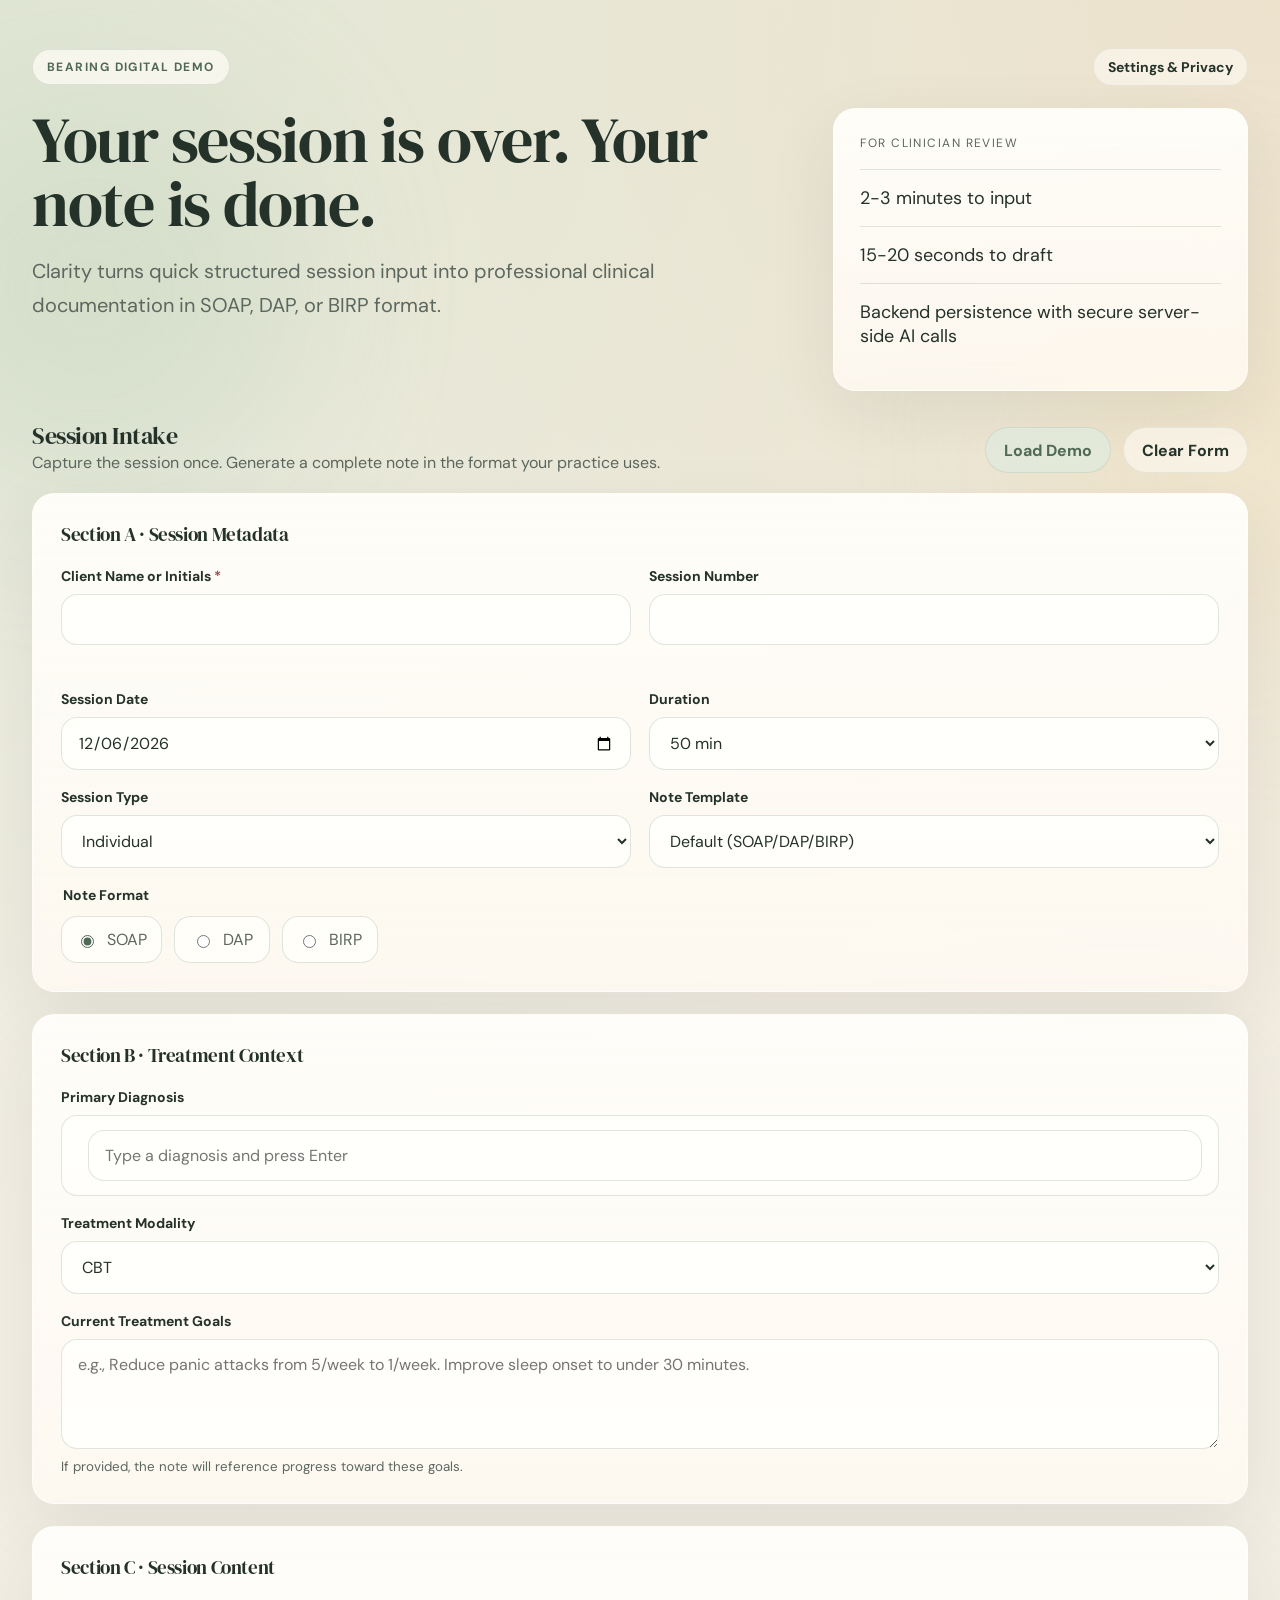
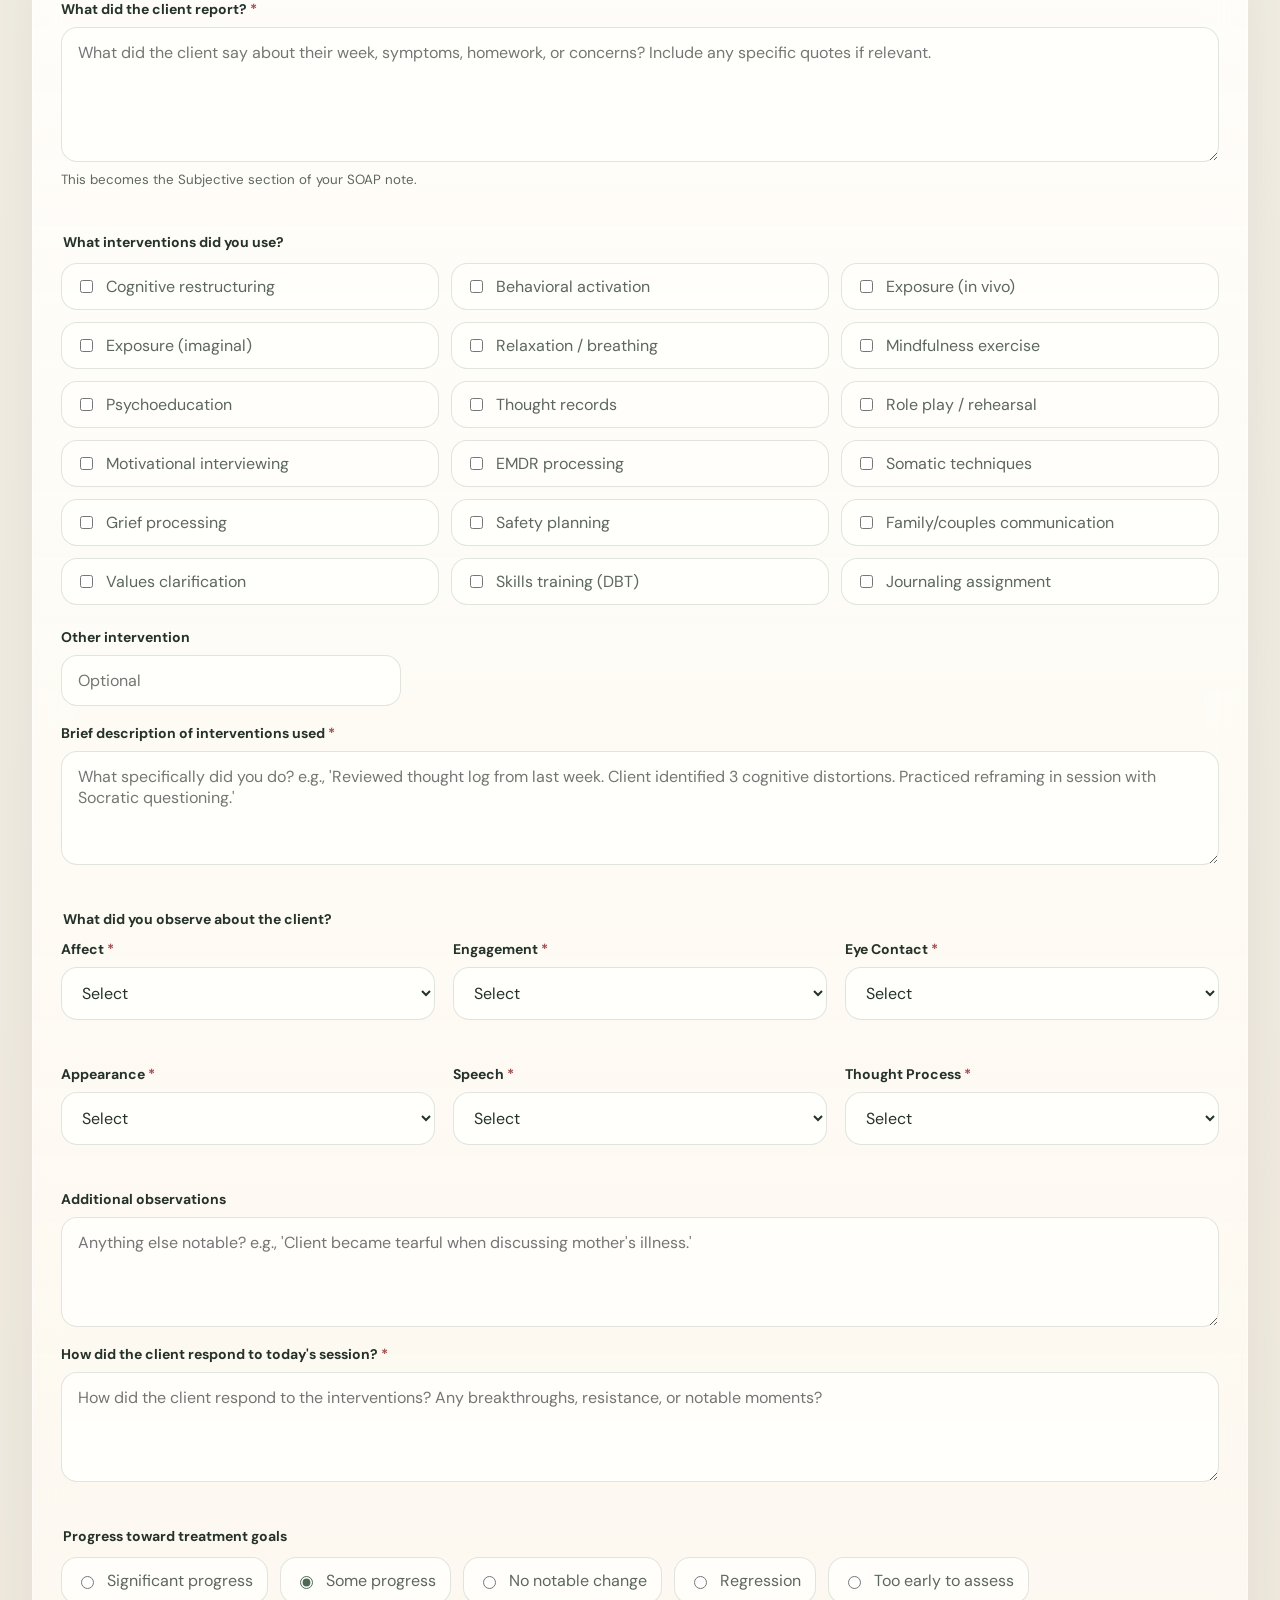
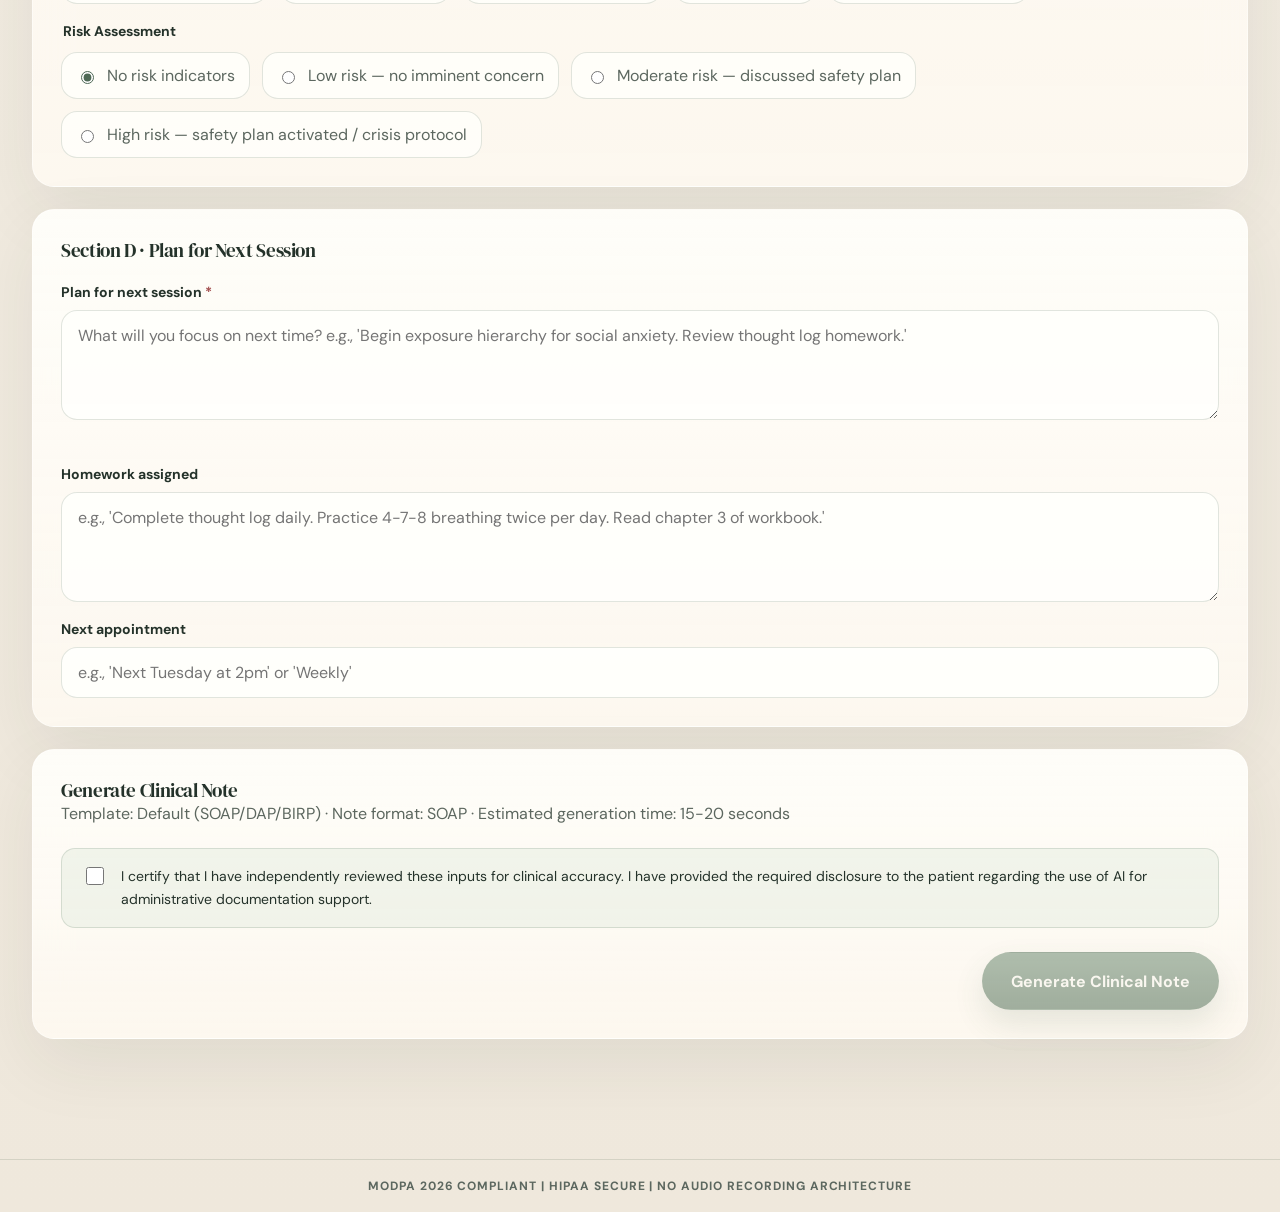
==== commit 47819434: "fix: default template selection, show/hide format radios" ====
--- a/index.html
+++ b/index.html
@@ -107,7 +107,7 @@
                     <span>Note Template</span>
                     <select id="note-template" name="note_template_id"></select>
                   </label>
-                  <fieldset class="field note-format-field">
+                  <fieldset id="note-format-field" class="field note-format-field">
                     <legend>Note Format</legend>
                     <div class="radio-group compact">
                       <label><input type="radio" name="note_format" value="SOAP" checked /> SOAP</label>
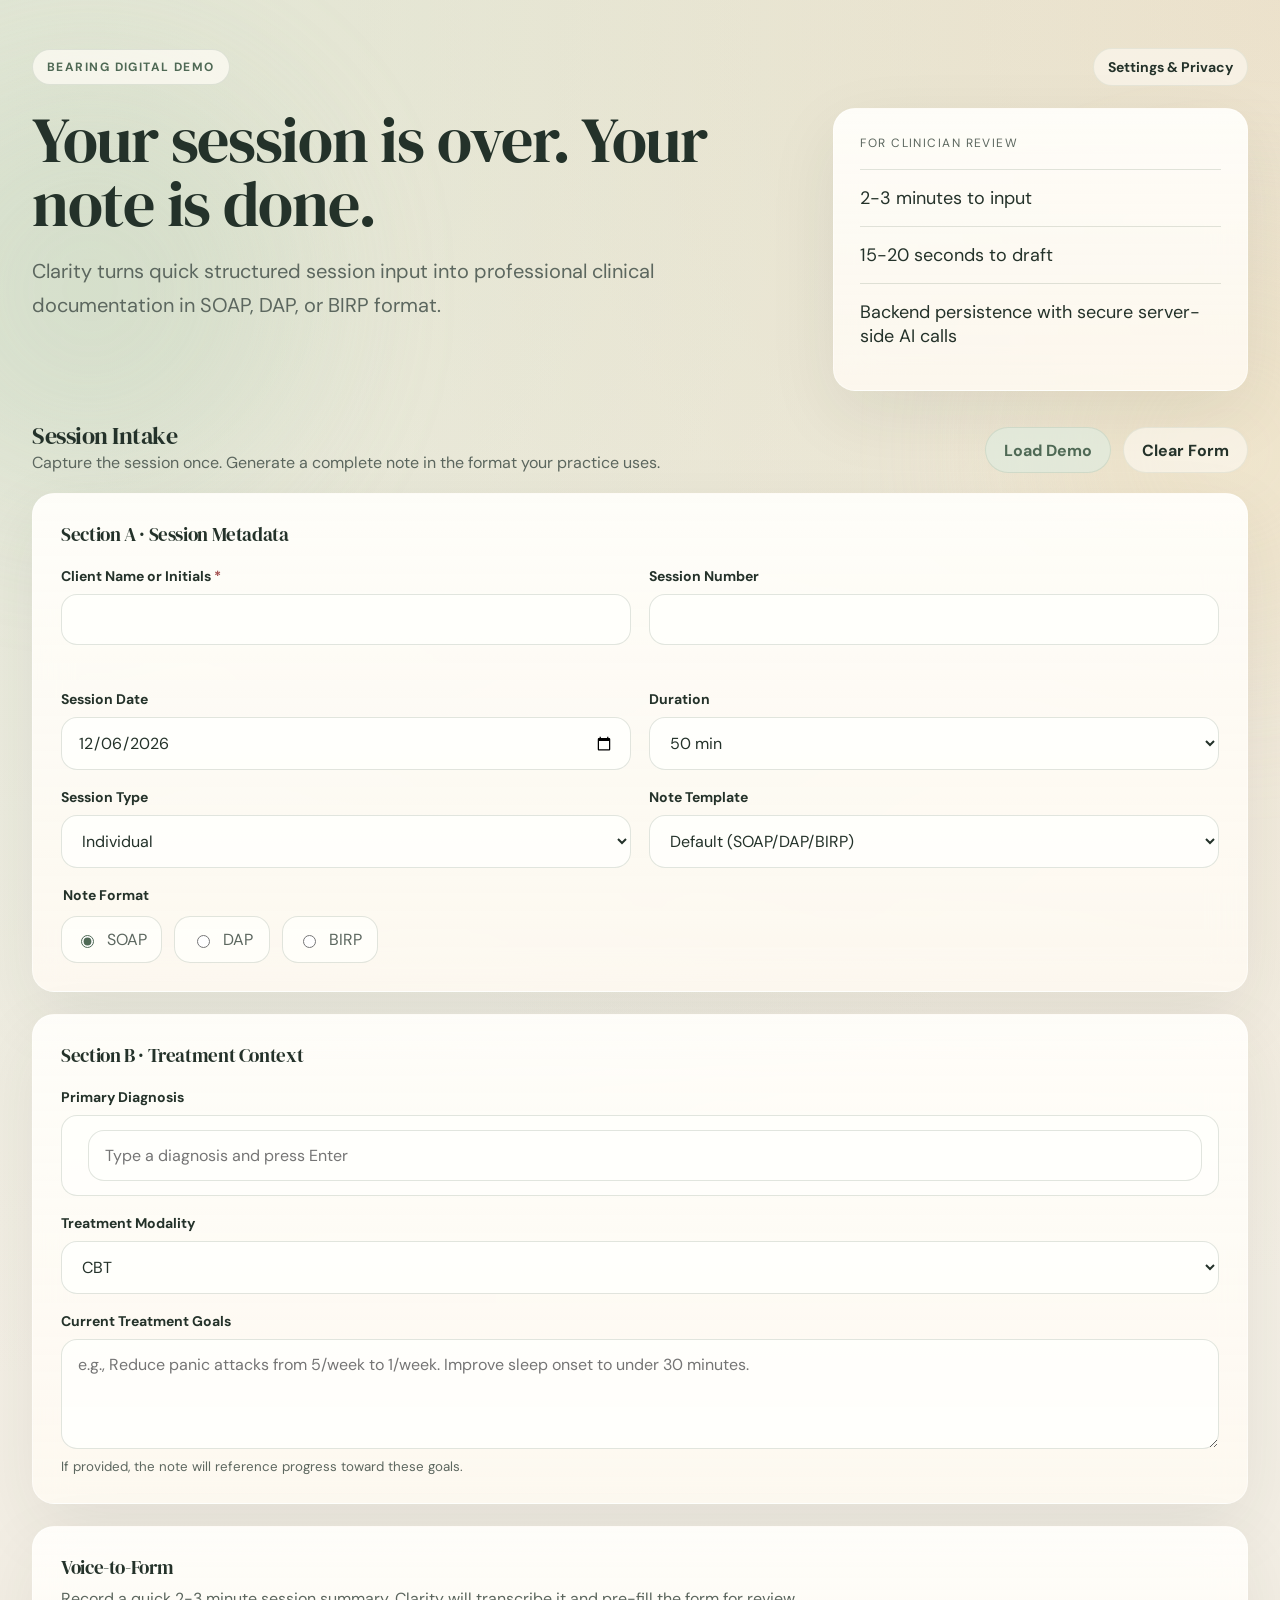
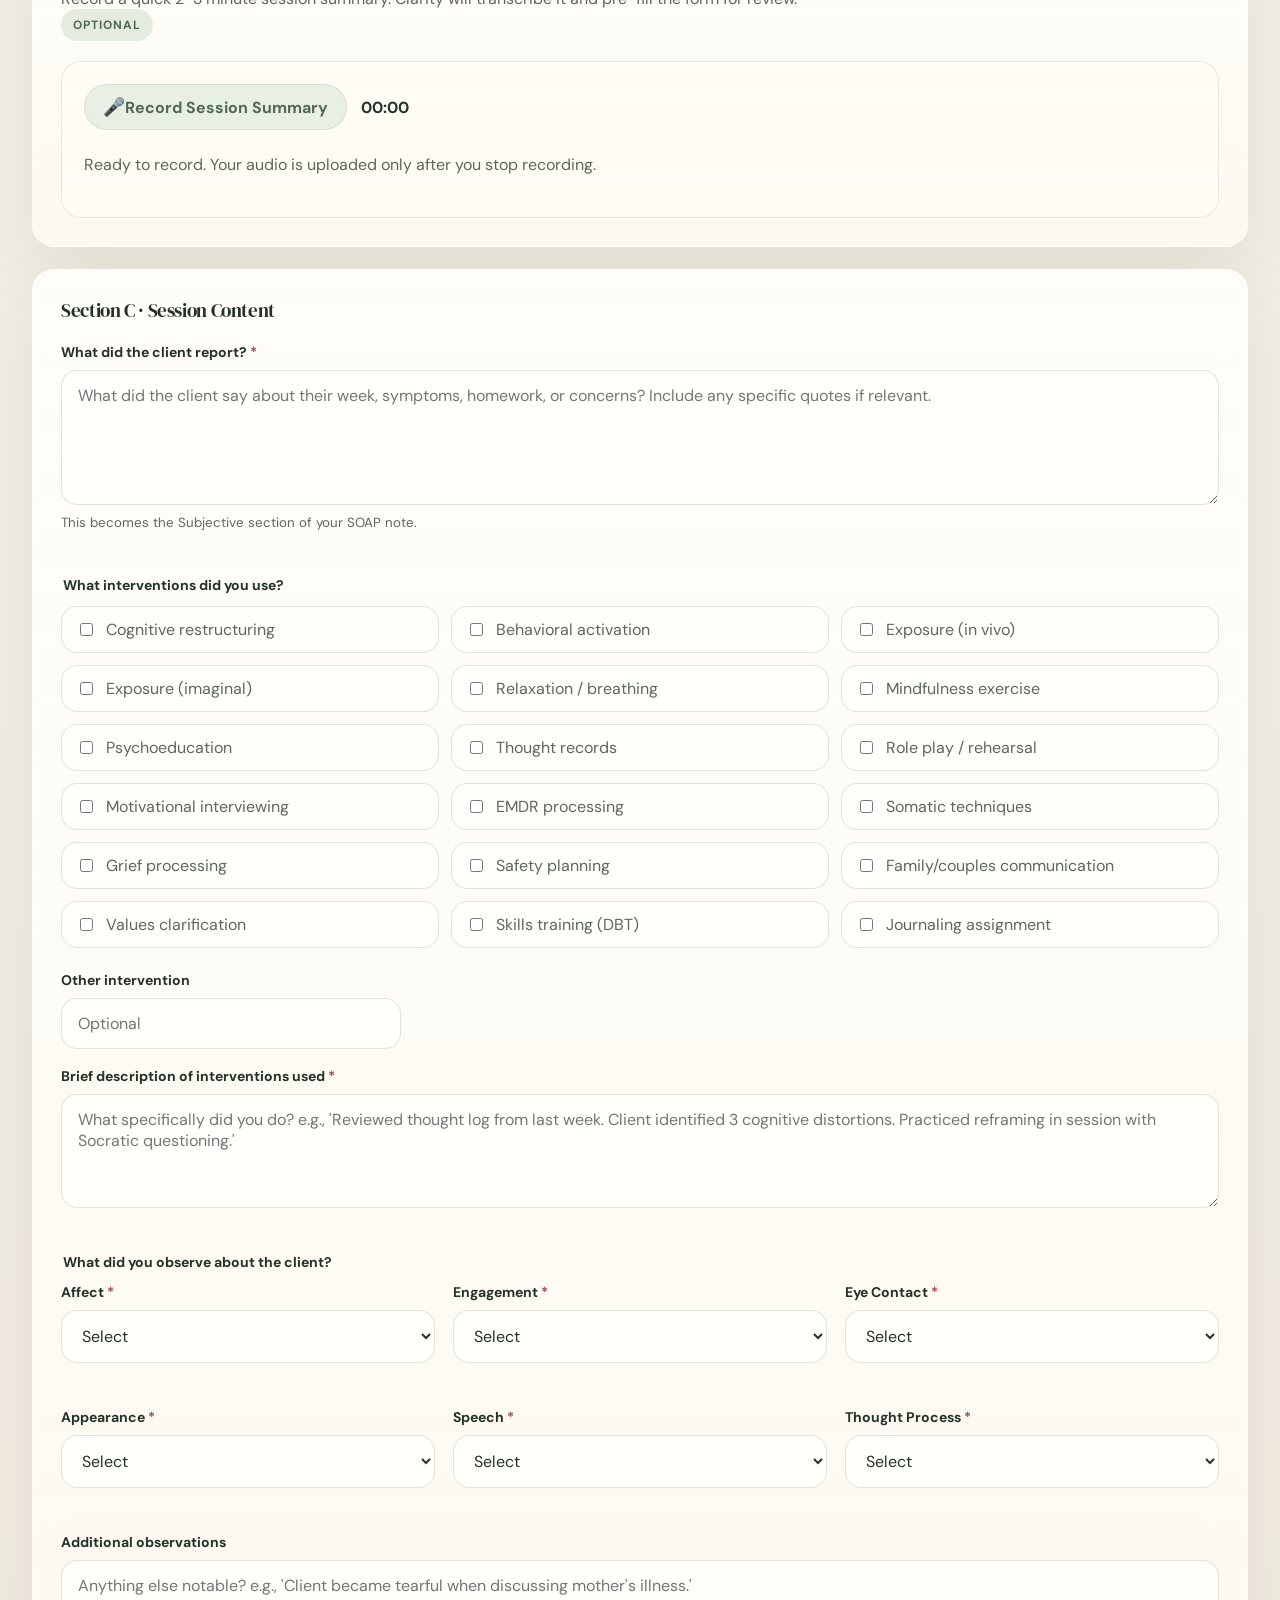
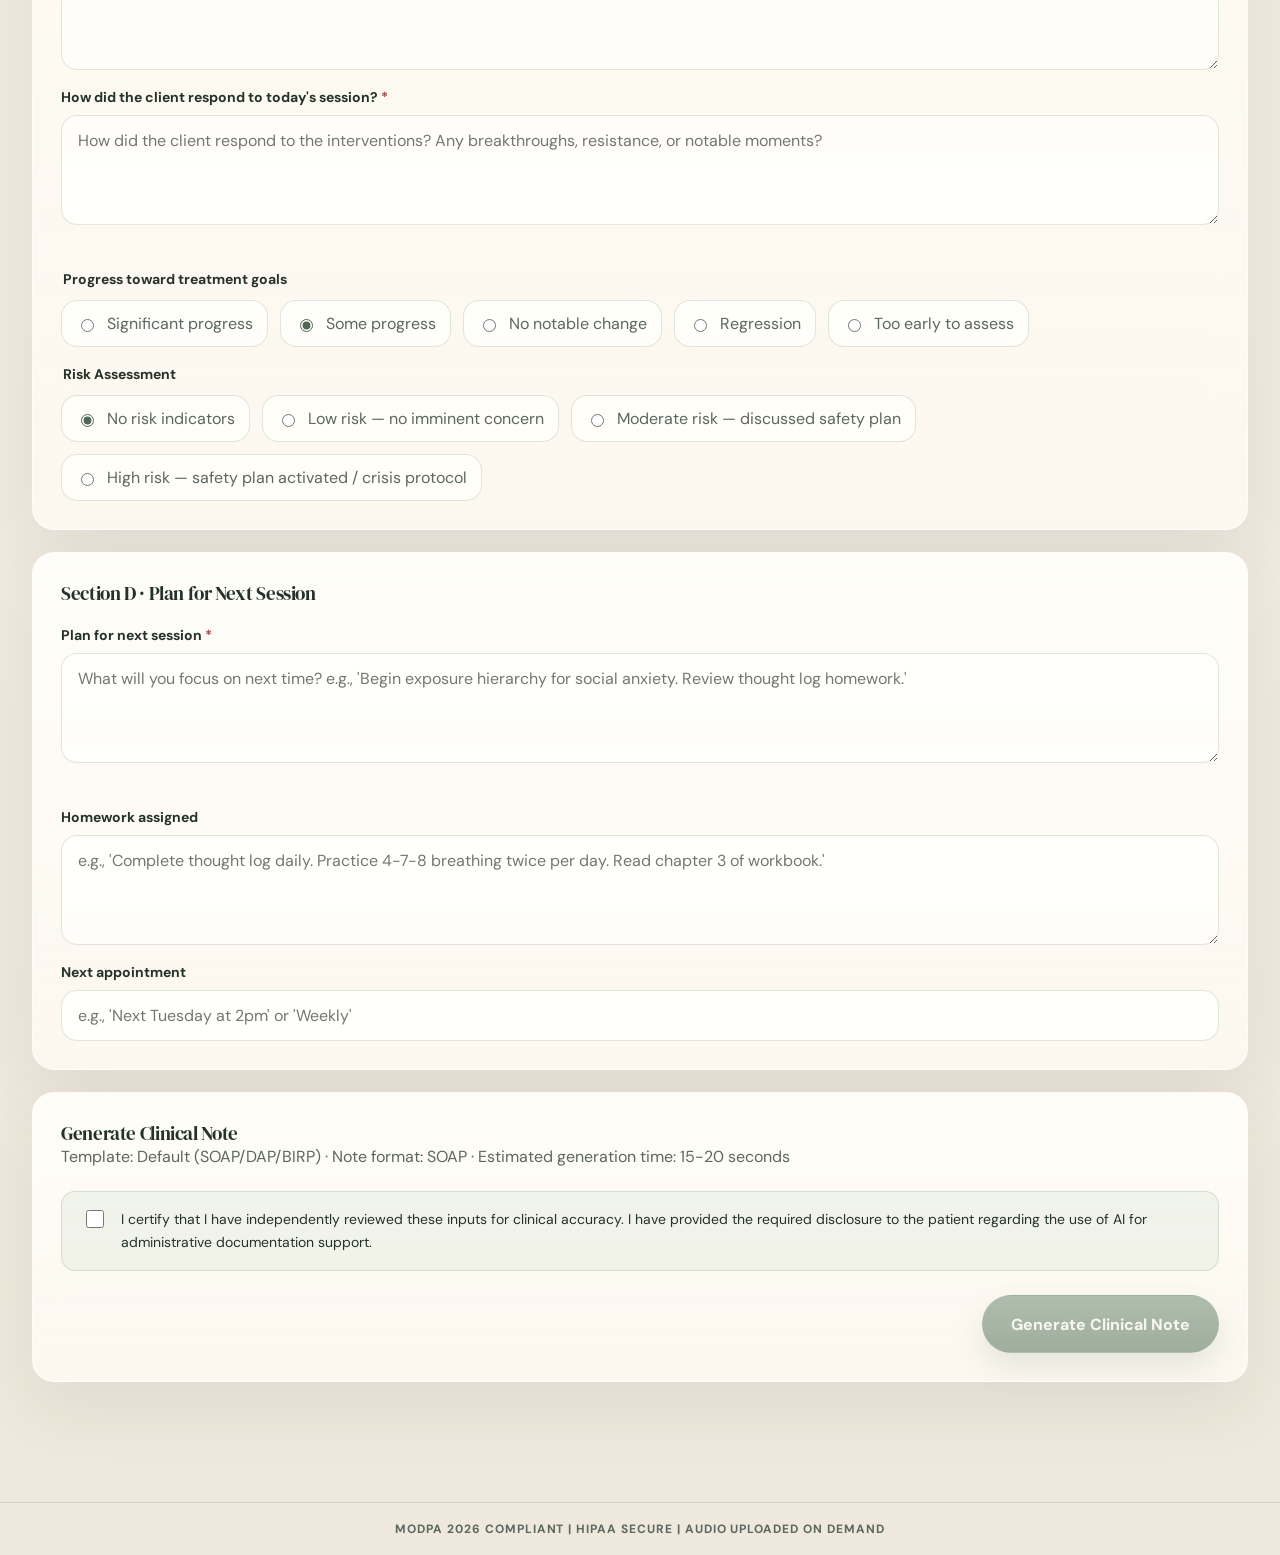
==== commit e10b8e4e: "feat: voice recording + AI form auto-population" ====
--- a/index.html
+++ b/index.html
@@ -174,6 +174,57 @@
                     ></textarea>
                     <small>If provided, the note will reference progress toward these goals.</small>
                   </label>
+                </div>
+              </section>
+
+              <section class="panel voice-panel" id="voice-panel">
+                <div class="panel-header voice-panel-header">
+                  <div>
+                    <h3>Voice-to-Form</h3>
+                    <p>
+                      Record a quick 2-3 minute session summary. Clarity will
+                      transcribe it and pre-fill the form for review.
+                    </p>
+                  </div>
+                  <div id="voice-status-badge" class="voice-status-badge">Optional</div>
+                </div>
+
+                <div id="voice-recorder-card" class="voice-recorder-card" data-state="idle">
+                  <div class="voice-control-row">
+                    <button id="voice-record-button" class="button button-secondary voice-record-button" type="button">
+                      <span class="voice-button-icon" aria-hidden="true">🎤</span>
+                      <span id="voice-button-label">Record Session Summary</span>
+                    </button>
+                    <div id="voice-timer" class="voice-timer" aria-live="polite">00:00</div>
+                    <button id="voice-edit-fields" class="button button-ghost button-small is-hidden" type="button">
+                      Edit Fields
+                    </button>
+                  </div>
+
+                  <div class="voice-feedback-row">
+                    <div id="voice-recording-indicator" class="voice-recording-indicator is-hidden" aria-hidden="true"></div>
+                    <div id="voice-processing-spinner" class="spinner spinner-small is-hidden" aria-hidden="true"></div>
+                    <p id="voice-status-text" class="voice-status-text">
+                      Ready to record. Your audio is uploaded only after you stop recording.
+                    </p>
+                  </div>
+
+                  <div id="voice-populated-fields" class="voice-populated-fields is-hidden">
+                    <div class="voice-populated-label">Populated fields</div>
+                    <div id="voice-populated-list" class="voice-chip-list"></div>
+                  </div>
+
+                  <label id="voice-transcript-field" class="field field-full voice-transcript-field is-hidden">
+                    <span>Transcript</span>
+                    <textarea
+                      id="voice-transcript"
+                      rows="5"
+                      readonly
+                      placeholder="Transcript will appear here if available."
+                    ></textarea>
+                  </label>
+
+                  <div id="voice-message" class="inline-message" aria-live="polite"></div>
                 </div>
               </section>
 
@@ -587,7 +638,7 @@
     </div>
 
     <footer class="compliance-footer">
-      MODPA 2026 Compliant | HIPAA Secure | No Audio Recording Architecture
+      MODPA 2026 Compliant | HIPAA Secure | Audio Uploaded On Demand
     </footer>
 
     <script src="app.js"></script>
--- a/styles.css
+++ b/styles.css
@@ -480,8 +480,161 @@
   color: var(--accent-deep);
 }
 
+.inline-message.warning {
+  color: var(--warning);
+}
+
 .inline-message.error {
   color: #995c4d;
+}
+
+.voice-panel-header {
+  align-items: flex-start;
+}
+
+.voice-panel-header p,
+.voice-status-text,
+.voice-populated-label {
+  margin: 8px 0 0;
+  color: var(--text-soft);
+}
+
+.voice-status-badge {
+  display: inline-flex;
+  align-items: center;
+  align-self: flex-start;
+  padding: 8px 12px;
+  border-radius: 999px;
+  background: rgba(219, 230, 214, 0.72);
+  color: var(--accent-deep);
+  font-size: 12px;
+  font-weight: 700;
+  letter-spacing: 0.08em;
+  text-transform: uppercase;
+}
+
+.voice-recorder-card {
+  padding: 22px;
+  border: 1px solid rgba(108, 136, 113, 0.16);
+  border-radius: 20px;
+  background: rgba(255, 252, 245, 0.72);
+  transition: border-color 0.2s ease, box-shadow 0.2s ease, background 0.2s ease;
+}
+
+.voice-recorder-card[data-state="recording"] {
+  border-color: rgba(161, 76, 76, 0.34);
+  background: rgba(255, 248, 247, 0.92);
+  box-shadow: 0 0 0 4px rgba(161, 76, 76, 0.08);
+}
+
+.voice-recorder-card[data-state="processing"] {
+  border-color: rgba(79, 105, 85, 0.28);
+  box-shadow: 0 0 0 4px rgba(108, 136, 113, 0.08);
+}
+
+.voice-recorder-card[data-state="done"] {
+  border-color: rgba(79, 105, 85, 0.26);
+  background: rgba(246, 251, 244, 0.88);
+}
+
+.voice-control-row,
+.voice-feedback-row {
+  display: flex;
+  align-items: center;
+  gap: 14px;
+}
+
+.voice-feedback-row {
+  margin-top: 16px;
+}
+
+.voice-record-button {
+  min-width: 260px;
+  justify-content: center;
+}
+
+.voice-button-icon {
+  font-size: 18px;
+}
+
+.voice-timer {
+  min-width: 72px;
+  font-weight: 700;
+  color: var(--text);
+}
+
+.voice-recording-indicator {
+  width: 14px;
+  height: 14px;
+  border-radius: 50%;
+  background: var(--danger);
+  box-shadow: 0 0 0 0 rgba(161, 76, 76, 0.45);
+  animation: pulse-recording 1.4s ease-out infinite;
+}
+
+.spinner-small {
+  width: 18px;
+  height: 18px;
+  margin: 0;
+  border-width: 3px;
+}
+
+.voice-populated-fields {
+  margin-top: 18px;
+}
+
+.voice-populated-label {
+  margin: 0 0 10px;
+  font-size: 13px;
+  font-weight: 700;
+  text-transform: uppercase;
+  letter-spacing: 0.08em;
+}
+
+.voice-chip-list {
+  display: flex;
+  flex-wrap: wrap;
+  gap: 10px;
+}
+
+.voice-chip {
+  display: inline-flex;
+  align-items: center;
+  padding: 8px 12px;
+  border-radius: 999px;
+  background: rgba(219, 230, 214, 0.88);
+  color: var(--accent-deep);
+  font-size: 13px;
+  font-weight: 700;
+}
+
+.voice-transcript-field {
+  margin-top: 18px;
+}
+
+.voice-transcript-field textarea {
+  background: rgba(252, 250, 244, 0.9);
+}
+
+.field.was-populated,
+.note-format-field.was-populated {
+  position: relative;
+}
+
+.field.was-populated::after,
+.note-format-field.was-populated::after {
+  content: "AI-filled";
+  position: absolute;
+  top: 14px;
+  right: 14px;
+  padding: 5px 9px;
+  border-radius: 999px;
+  background: rgba(219, 230, 214, 0.9);
+  color: var(--accent-deep);
+  font-size: 11px;
+  font-weight: 700;
+  letter-spacing: 0.08em;
+  text-transform: uppercase;
 }
 
 .state-view.is-hidden,
@@ -665,6 +818,11 @@
     flex-wrap: wrap;
   }
 
+  .voice-control-row,
+  .voice-feedback-row {
+    flex-wrap: wrap;
+  }
+
   .hero-copy h1 {
     font-size: 46px;
   }
@@ -699,11 +857,34 @@
     flex-direction: column;
     align-items: stretch;
   }
+
+  .voice-record-button,
+  .voice-edit-fields {
+    width: 100%;
+  }
+
+  .voice-timer {
+    min-width: 0;
+  }
 }
 
 @keyframes spin {
   to {
     transform: rotate(360deg);
+  }
+}
+
+@keyframes pulse-recording {
+  0% {
+    box-shadow: 0 0 0 0 rgba(161, 76, 76, 0.4);
+  }
+
+  70% {
+    box-shadow: 0 0 0 12px rgba(161, 76, 76, 0);
+  }
+
+  100% {
+    box-shadow: 0 0 0 0 rgba(161, 76, 76, 0);
   }
 }
 
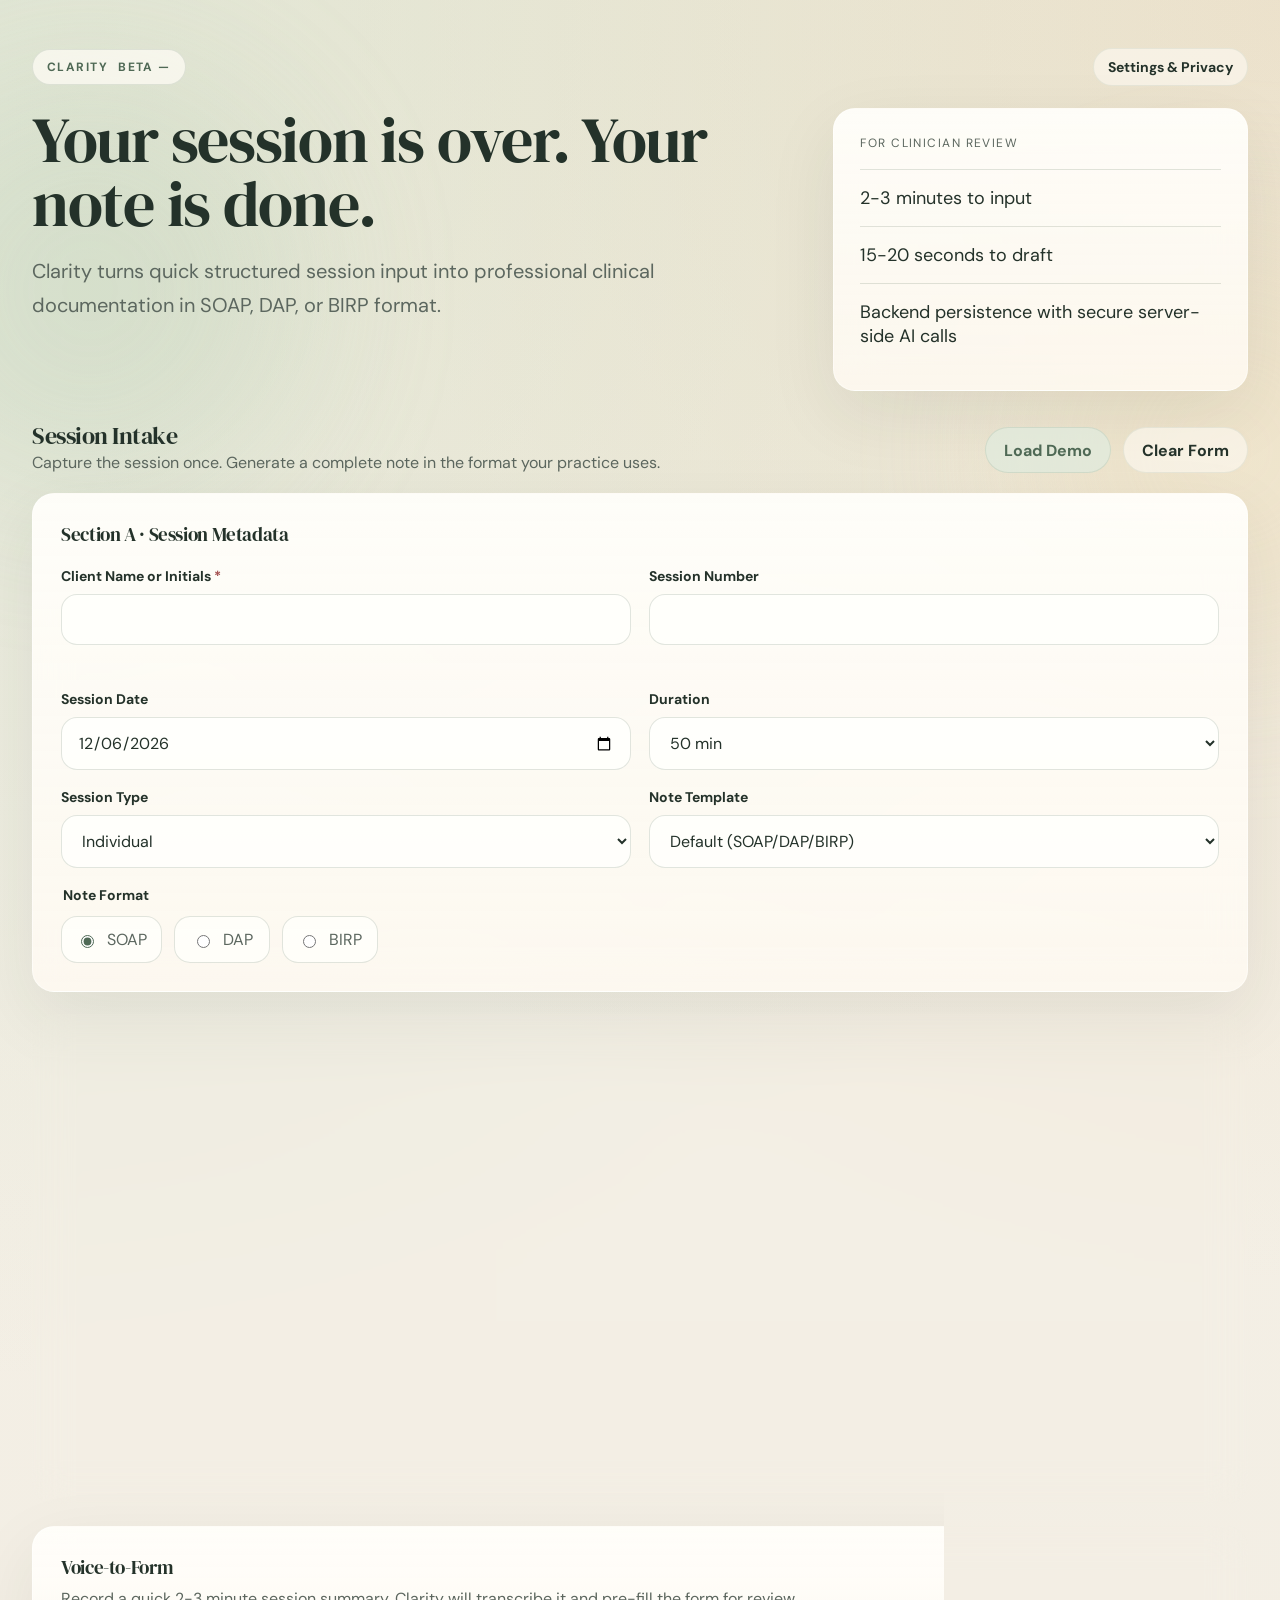
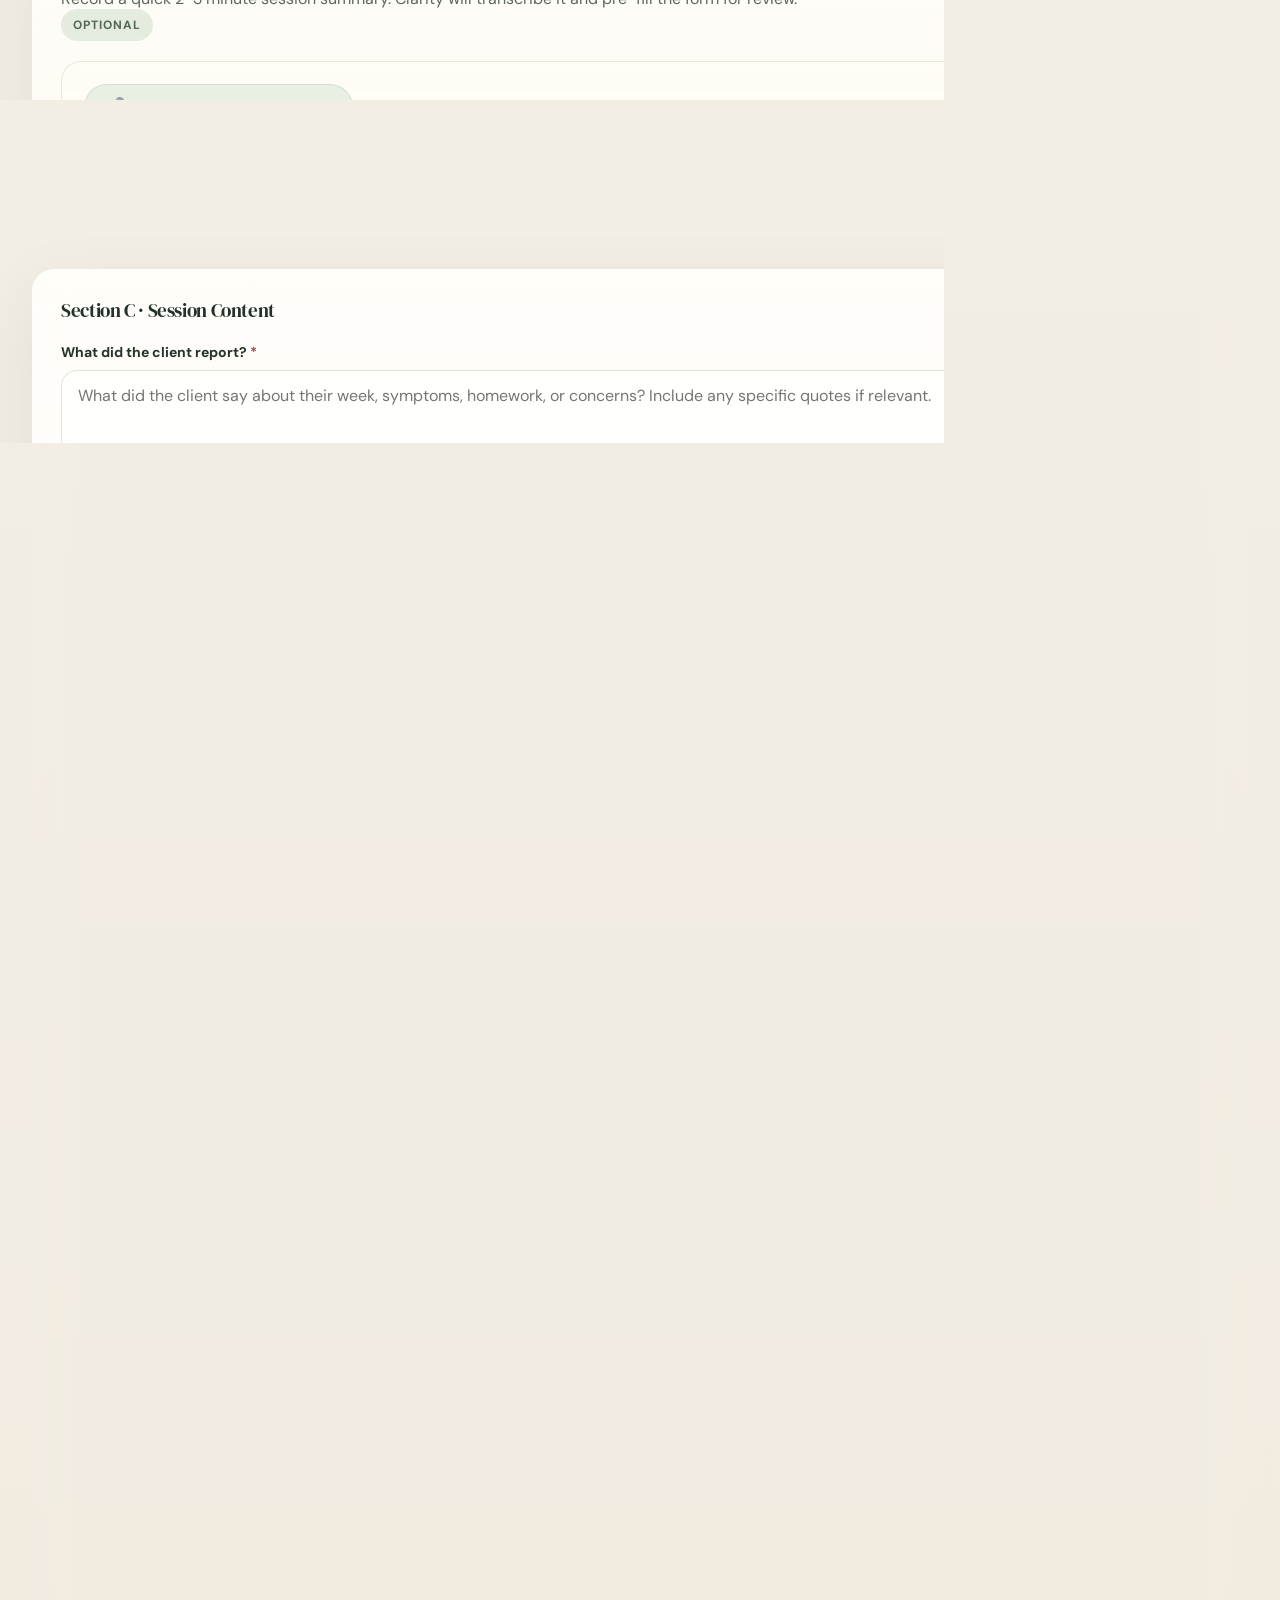
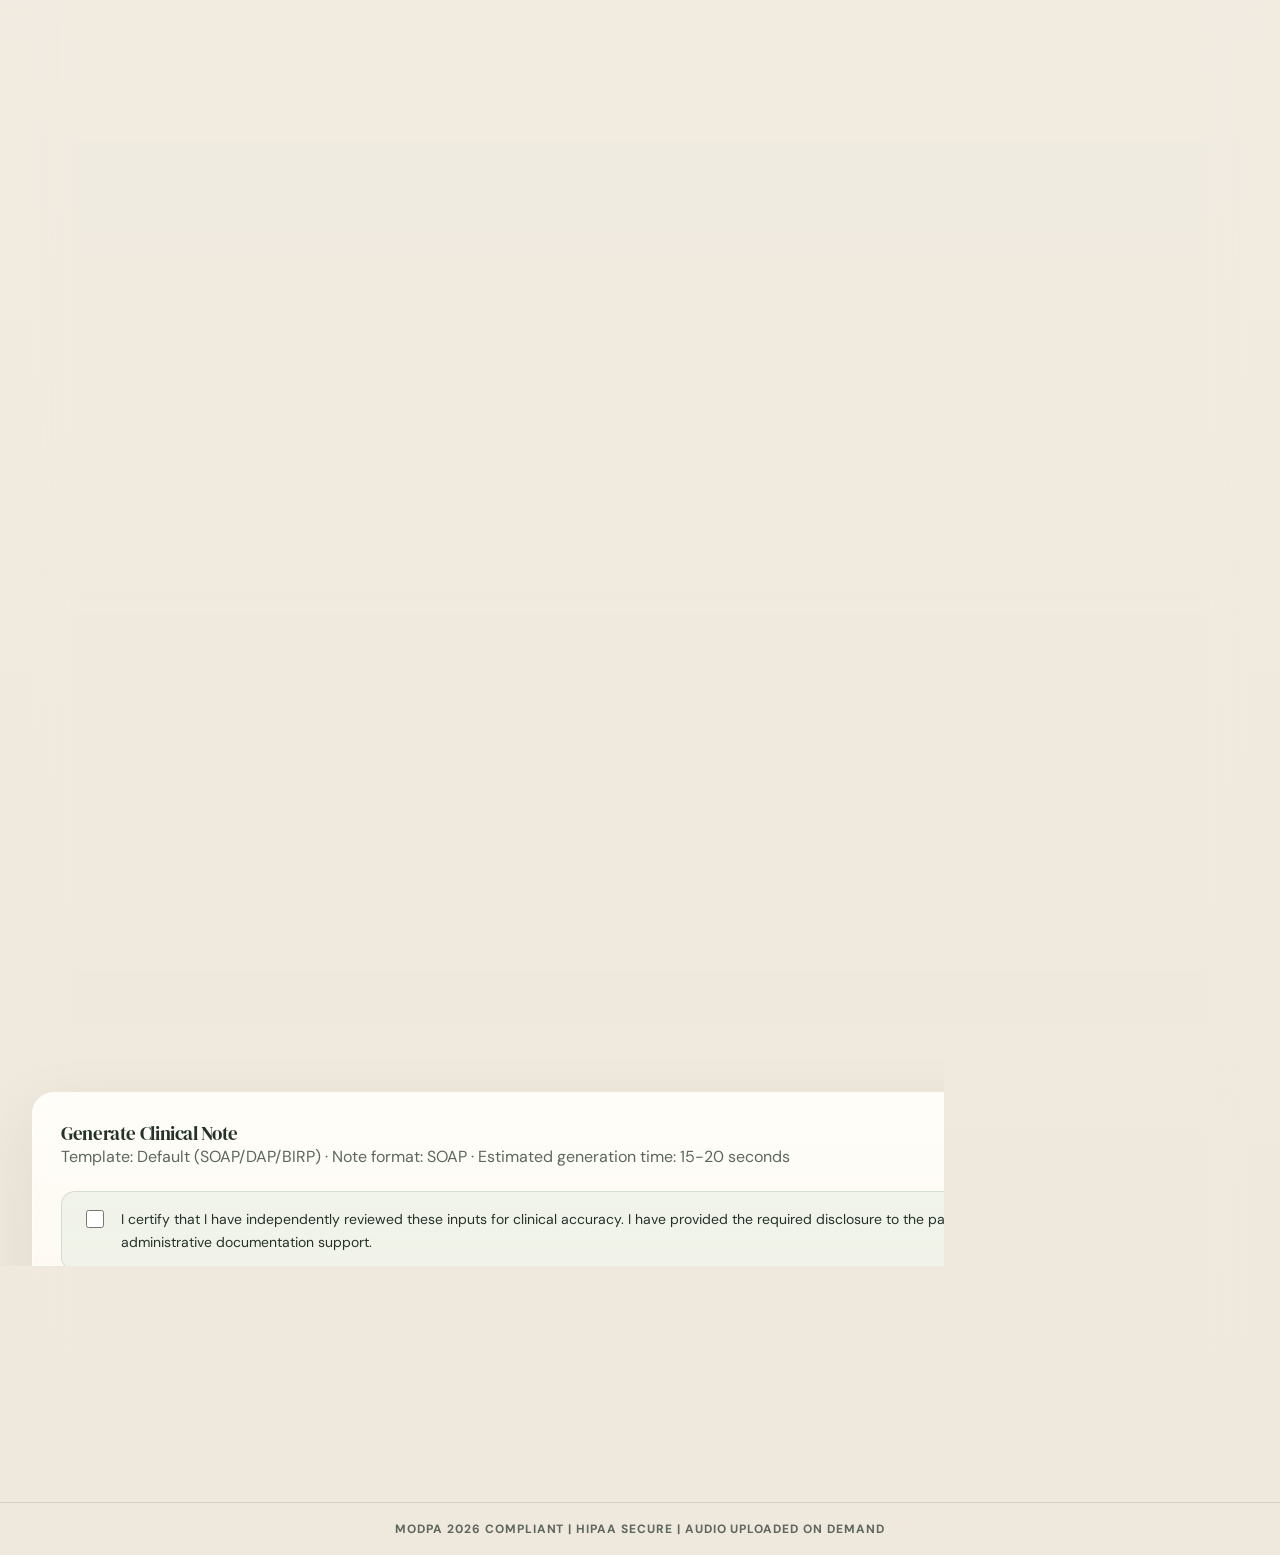
==== commit edddb9a3: "chore: update header from Bearing Digital Demo to Clarity Beta" ====
--- a/index.html
+++ b/index.html
@@ -23,7 +23,7 @@
 
       <header class="hero">
         <div class="hero-topbar">
-          <div class="eyebrow">Bearing Digital Demo</div>
+          <div class="eyebrow"><strong>Clarity</strong> Beta —</div>
           <button id="open-settings" class="button button-ghost button-small" type="button">
             Settings &amp; Privacy
           </button>
--- a/styles.css
+++ b/styles.css
@@ -41,6 +41,8 @@
 select,
 textarea {
   font: inherit;
+  box-sizing: border-box;
+  max-width: 100%;
 }
 
 button {
@@ -241,6 +243,7 @@
   flex-direction: column;
   gap: 9px;
   min-width: 0;
+  overflow: hidden;
 }
 
 .field > span,
@@ -258,6 +261,13 @@
 
 .field-full {
   grid-column: 1 / -1;
+}
+
+input[type="date"] {
+  min-width: 0;
+  width: 100%;
+  -webkit-appearance: none;
+  appearance: none;
 }
 
 label.field input,
@@ -358,7 +368,7 @@
 
 .embedded-field {
   margin-top: 14px;
-  max-width: 340px;
+  max-width: 100%;
 }
 
 .chip-input {
@@ -555,6 +565,7 @@
 
 .voice-button-icon {
   font-size: 18px;
+  margin-right: 6px;
 }
 
 .voice-timer {
@@ -792,8 +803,6 @@
   }
 
   .hero-grid,
-  .two-up,
-  .three-up,
   .checkbox-grid {
     grid-template-columns: 1fr;
   }
@@ -866,6 +875,16 @@
   .voice-timer {
     min-width: 0;
   }
+
+  input[type="date"],
+  input[type="time"],
+  input[type="month"],
+  input[type="week"],
+  input[type="datetime-local"] {
+    width: 100%;
+    max-width: 100%;
+    min-width: 0;
+  }
 }
 
 @keyframes spin {
@@ -910,7 +929,7 @@
 }
 
 .generate-panel .generate-actions {
-  align-self: flex-end;
+  align-self: stretch;
   margin-left: 0;
 }
 
@@ -1121,16 +1140,8 @@
 
 /* Responsive adjustments for settings modal */
 @media (max-width: 600px) {
-  .settings-action {
-    flex-direction: column;
-    align-items: stretch;
-  }
-
-  .settings-action .button {
-    align-self: stretch;
-  }
-
-  .hero-topbar {
-    flex-wrap: wrap;
-  }
-}
+  .two-up, .three-up { grid-template-columns: 1fr; }
+  .settings-action { flex-direction: column; align-items: stretch; }
+  .settings-action .button { align-self: stretch; }
+  .hero-topbar { flex-wrap: wrap; }
+}
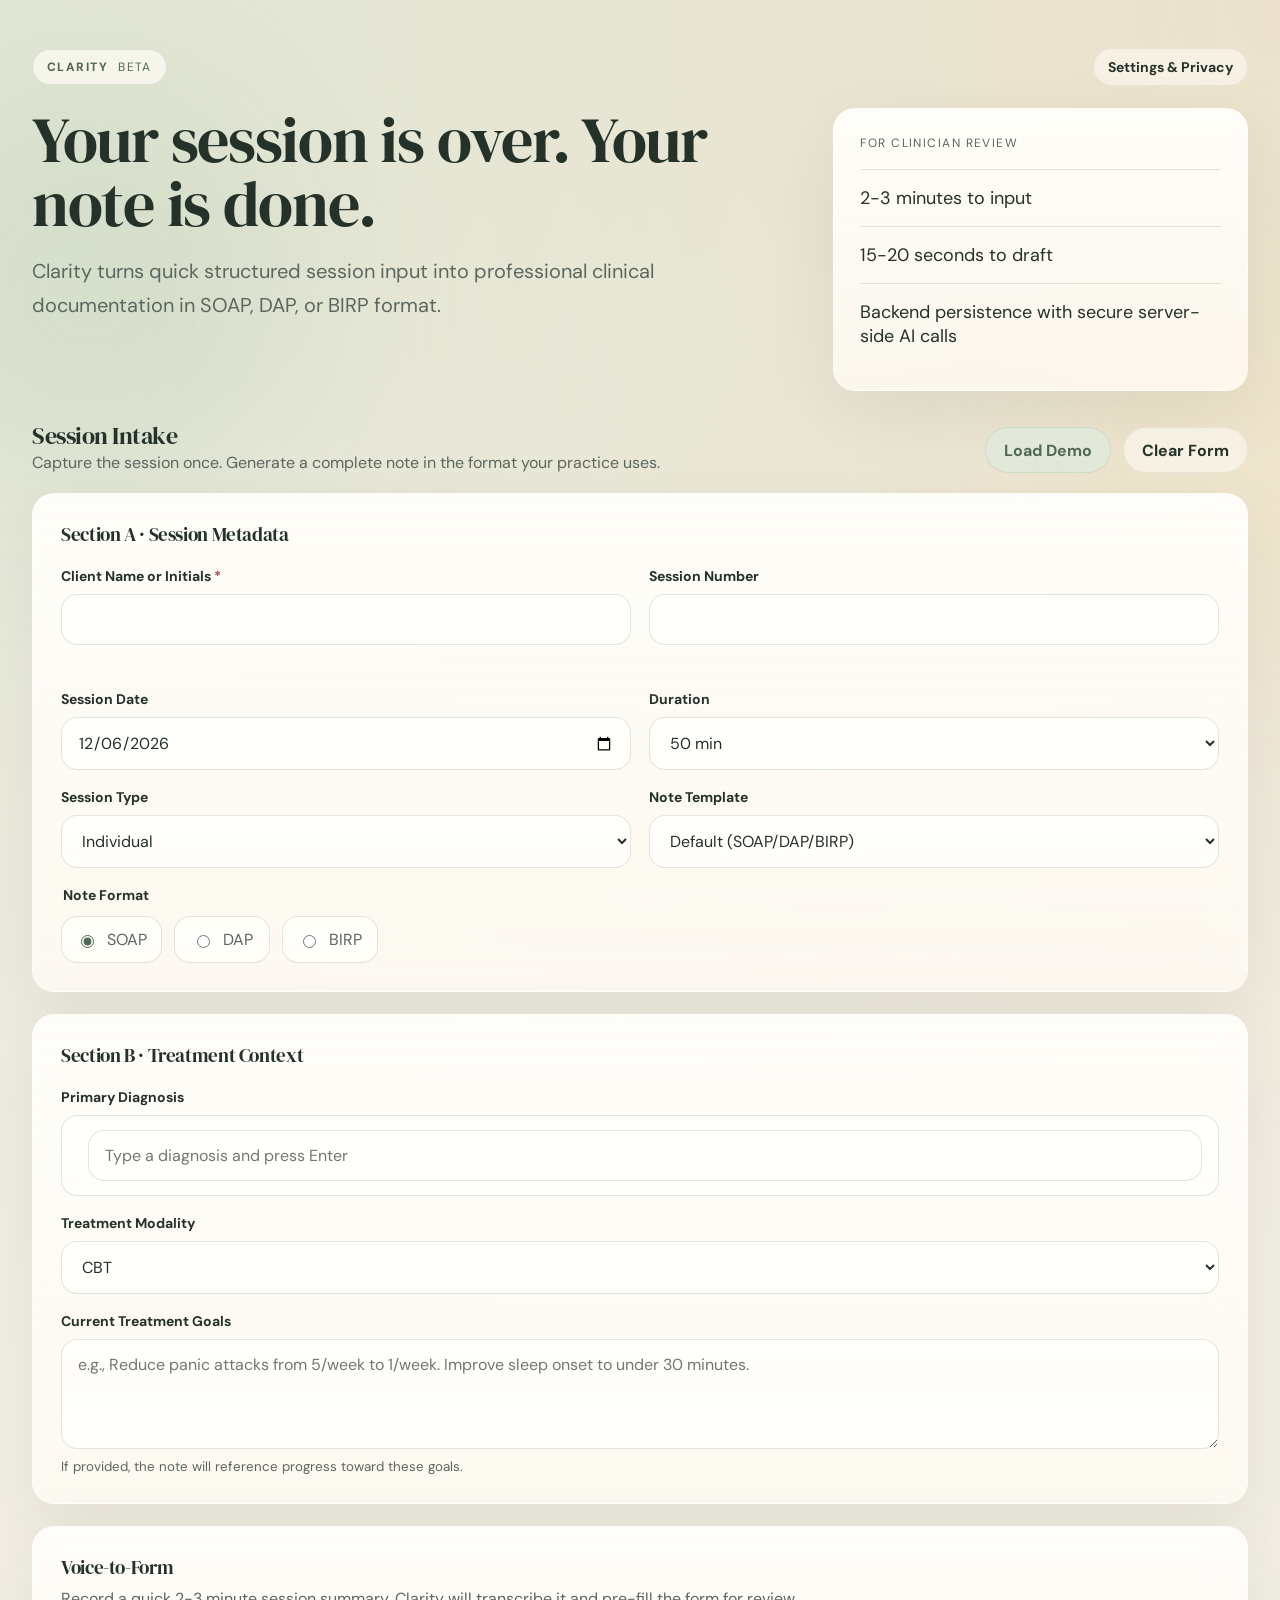
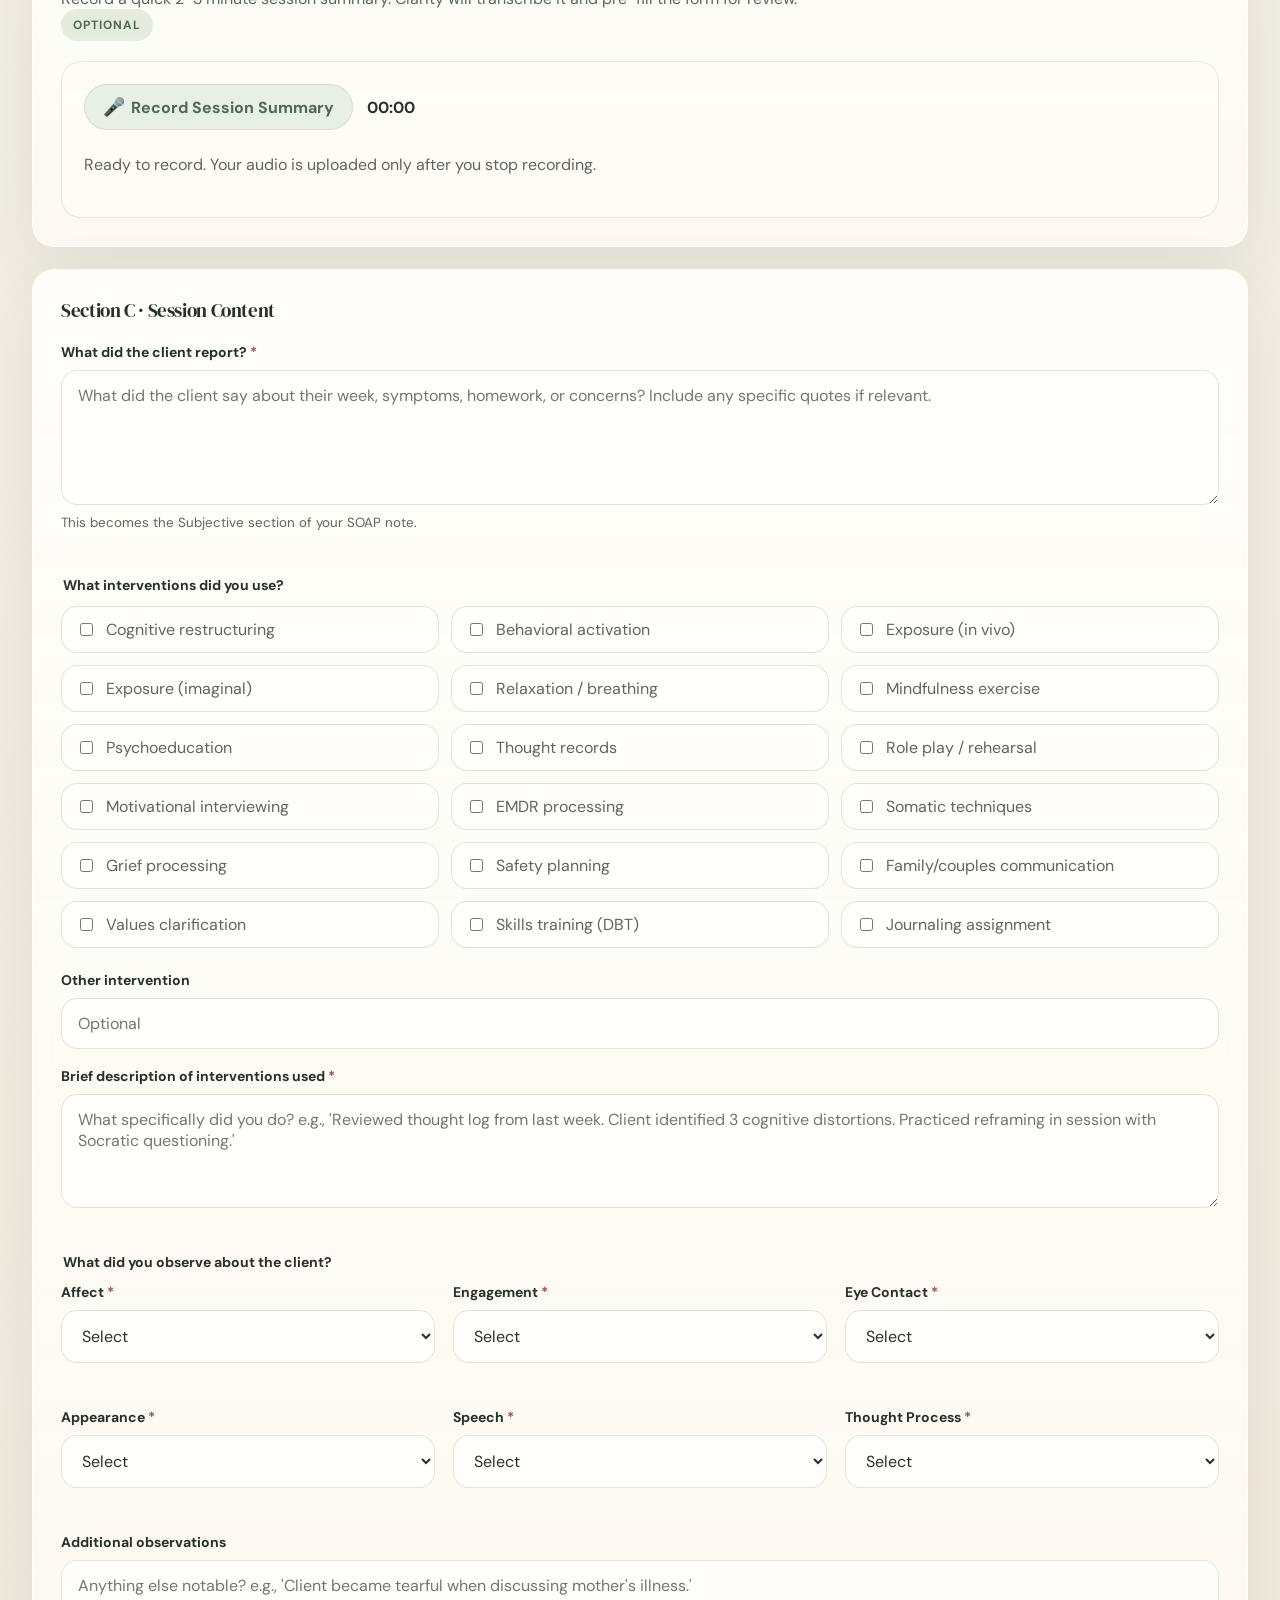
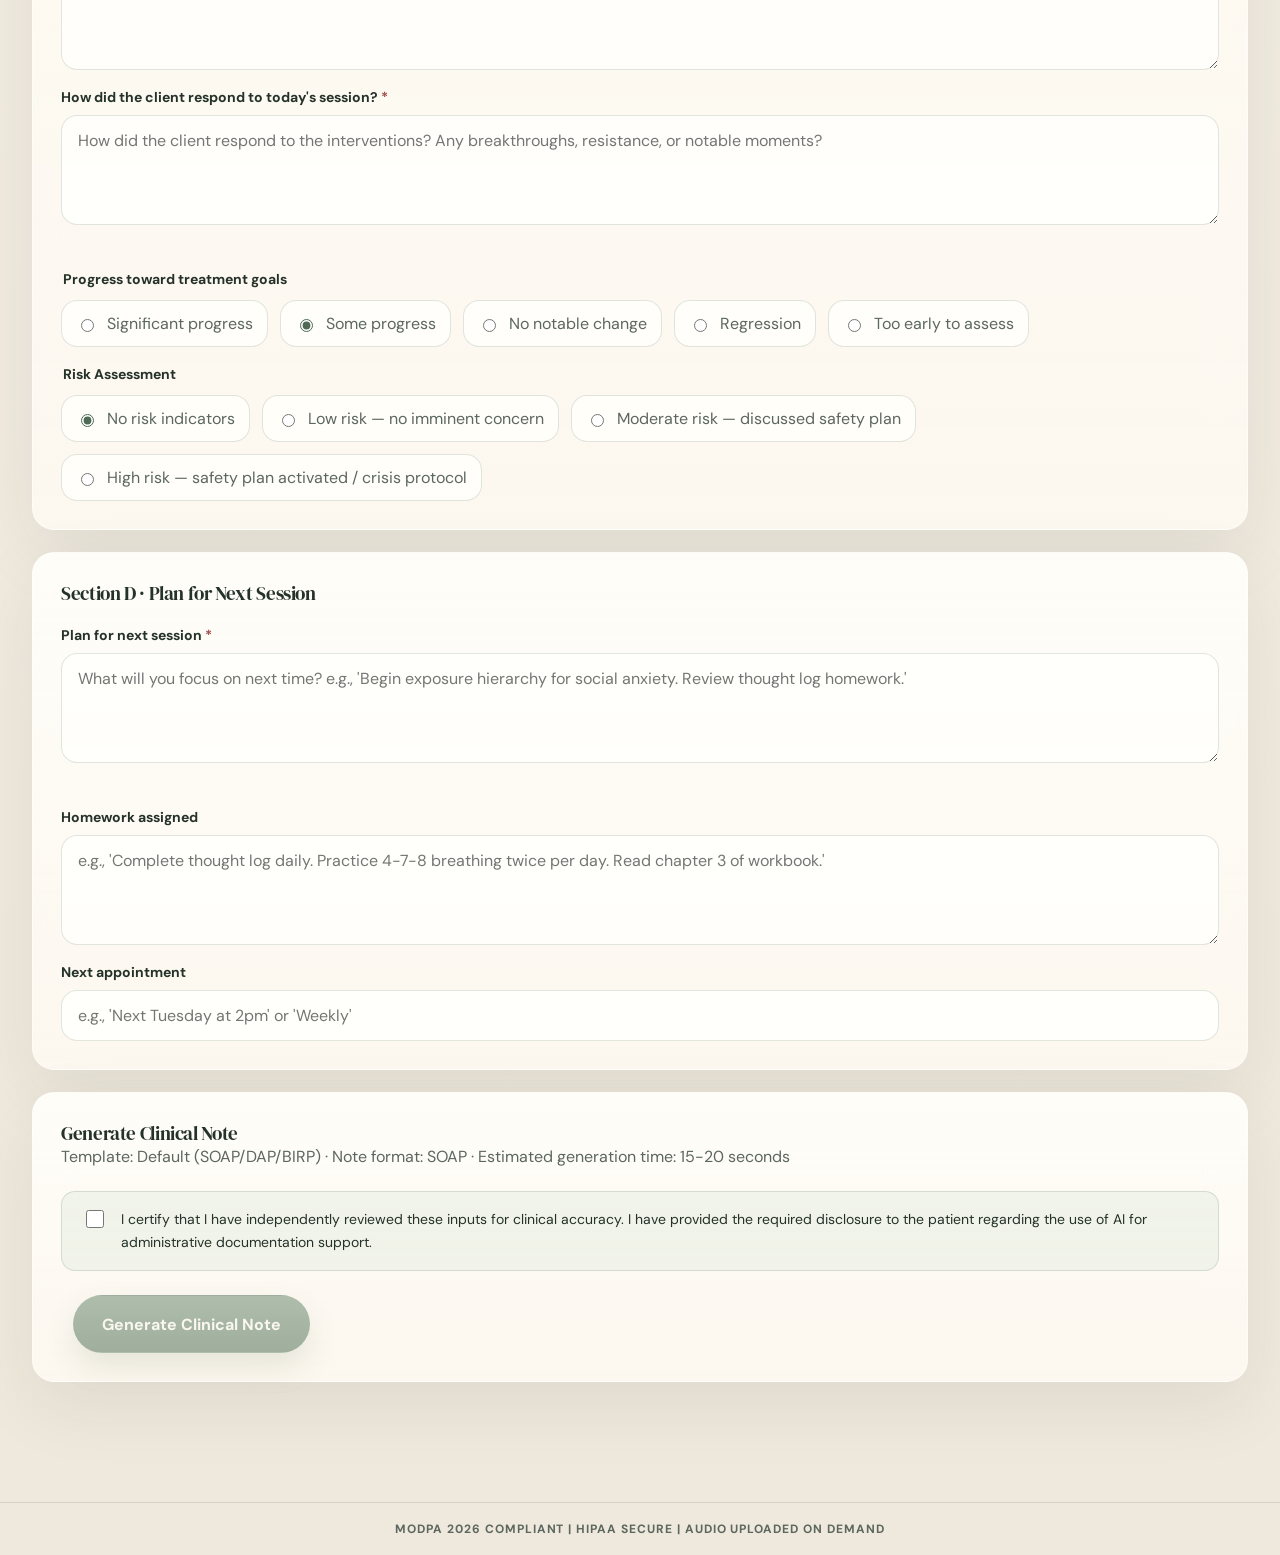
==== commit 2ba330f3: "fix: eyebrow bold contrast — drop dash, lighten base weight, bold strong" ====
--- a/index.html
+++ b/index.html
@@ -23,7 +23,7 @@
 
       <header class="hero">
         <div class="hero-topbar">
-          <div class="eyebrow"><strong>Clarity</strong> Beta —</div>
+          <div class="eyebrow"><strong>Clarity</strong> Beta</div>
           <button id="open-settings" class="button button-ghost button-small" type="button">
             Settings &amp; Privacy
           </button>
--- a/styles.css
+++ b/styles.css
@@ -98,7 +98,11 @@
   text-transform: uppercase;
   letter-spacing: 0.12em;
   font-size: 12px;
-  font-weight: 700;
+  font-weight: 400;
+}
+
+.eyebrow strong {
+  font-weight: 800;
 }
 
 .hero {
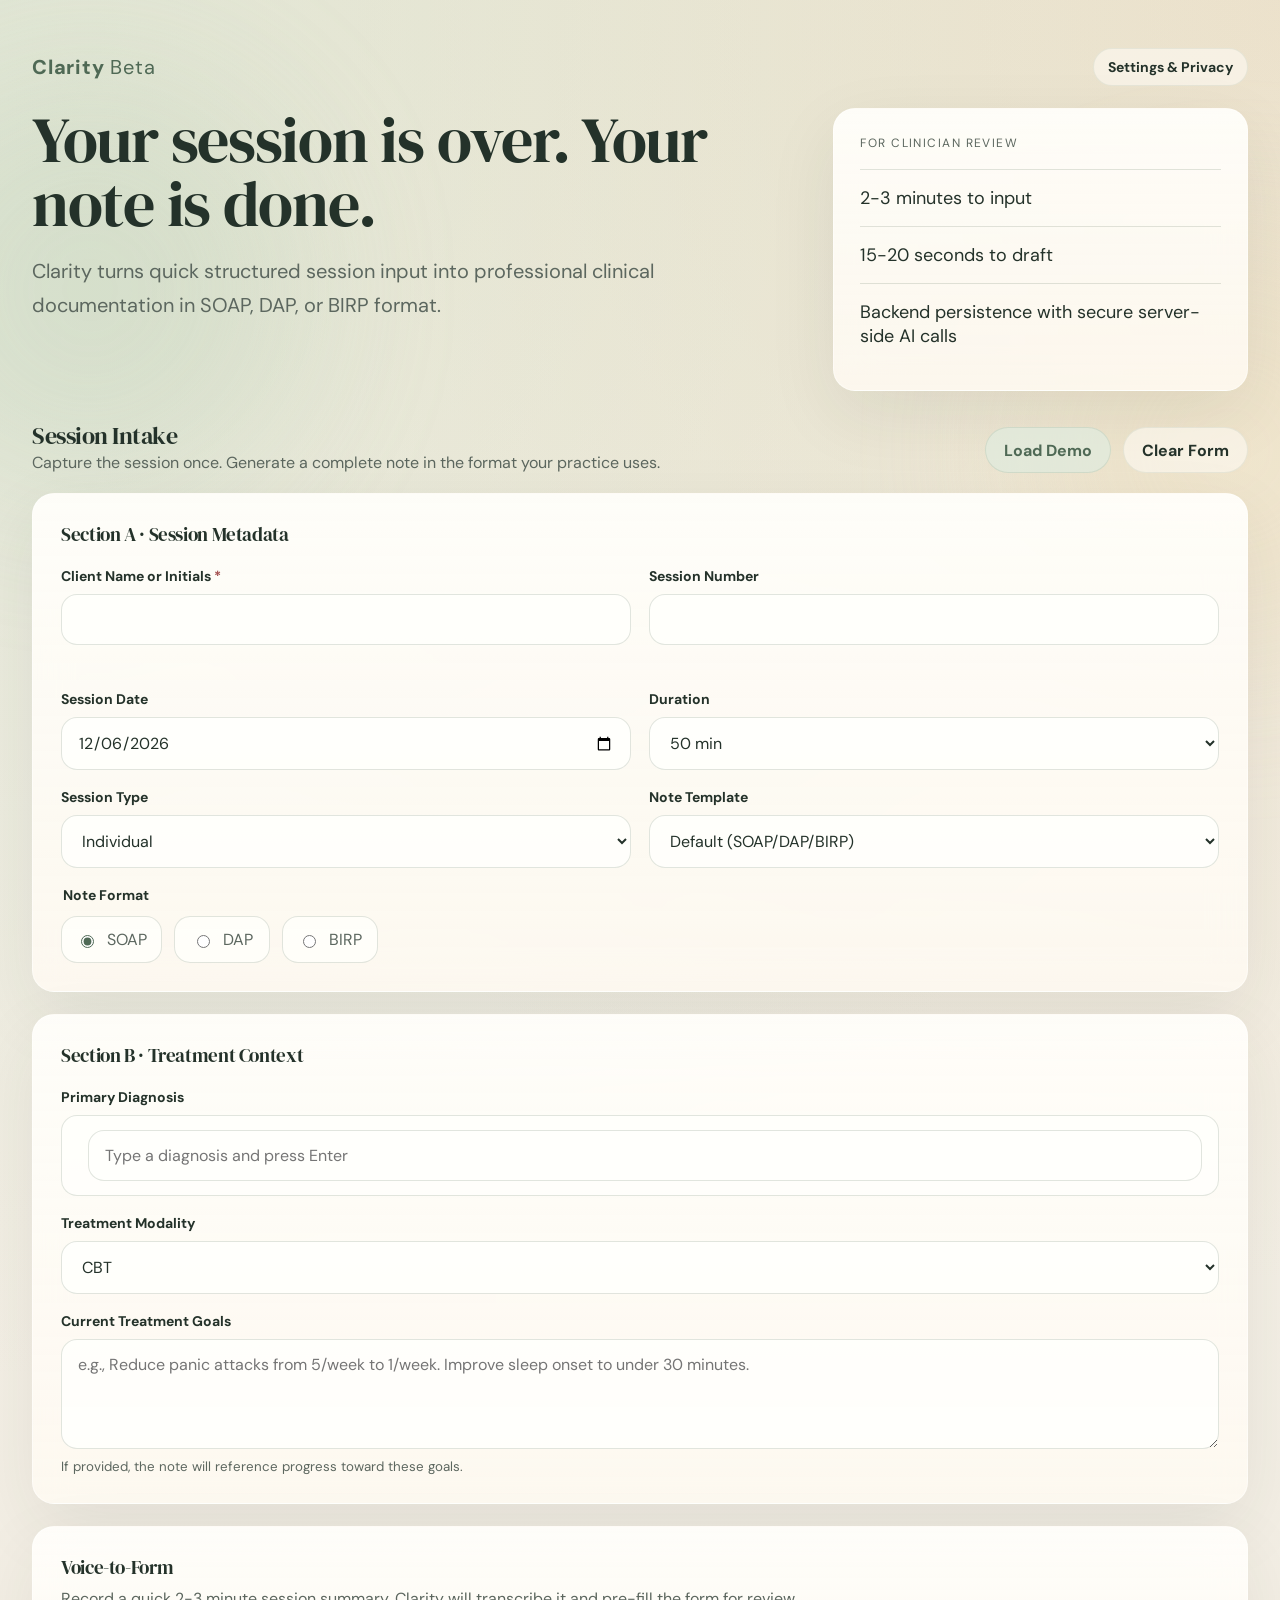
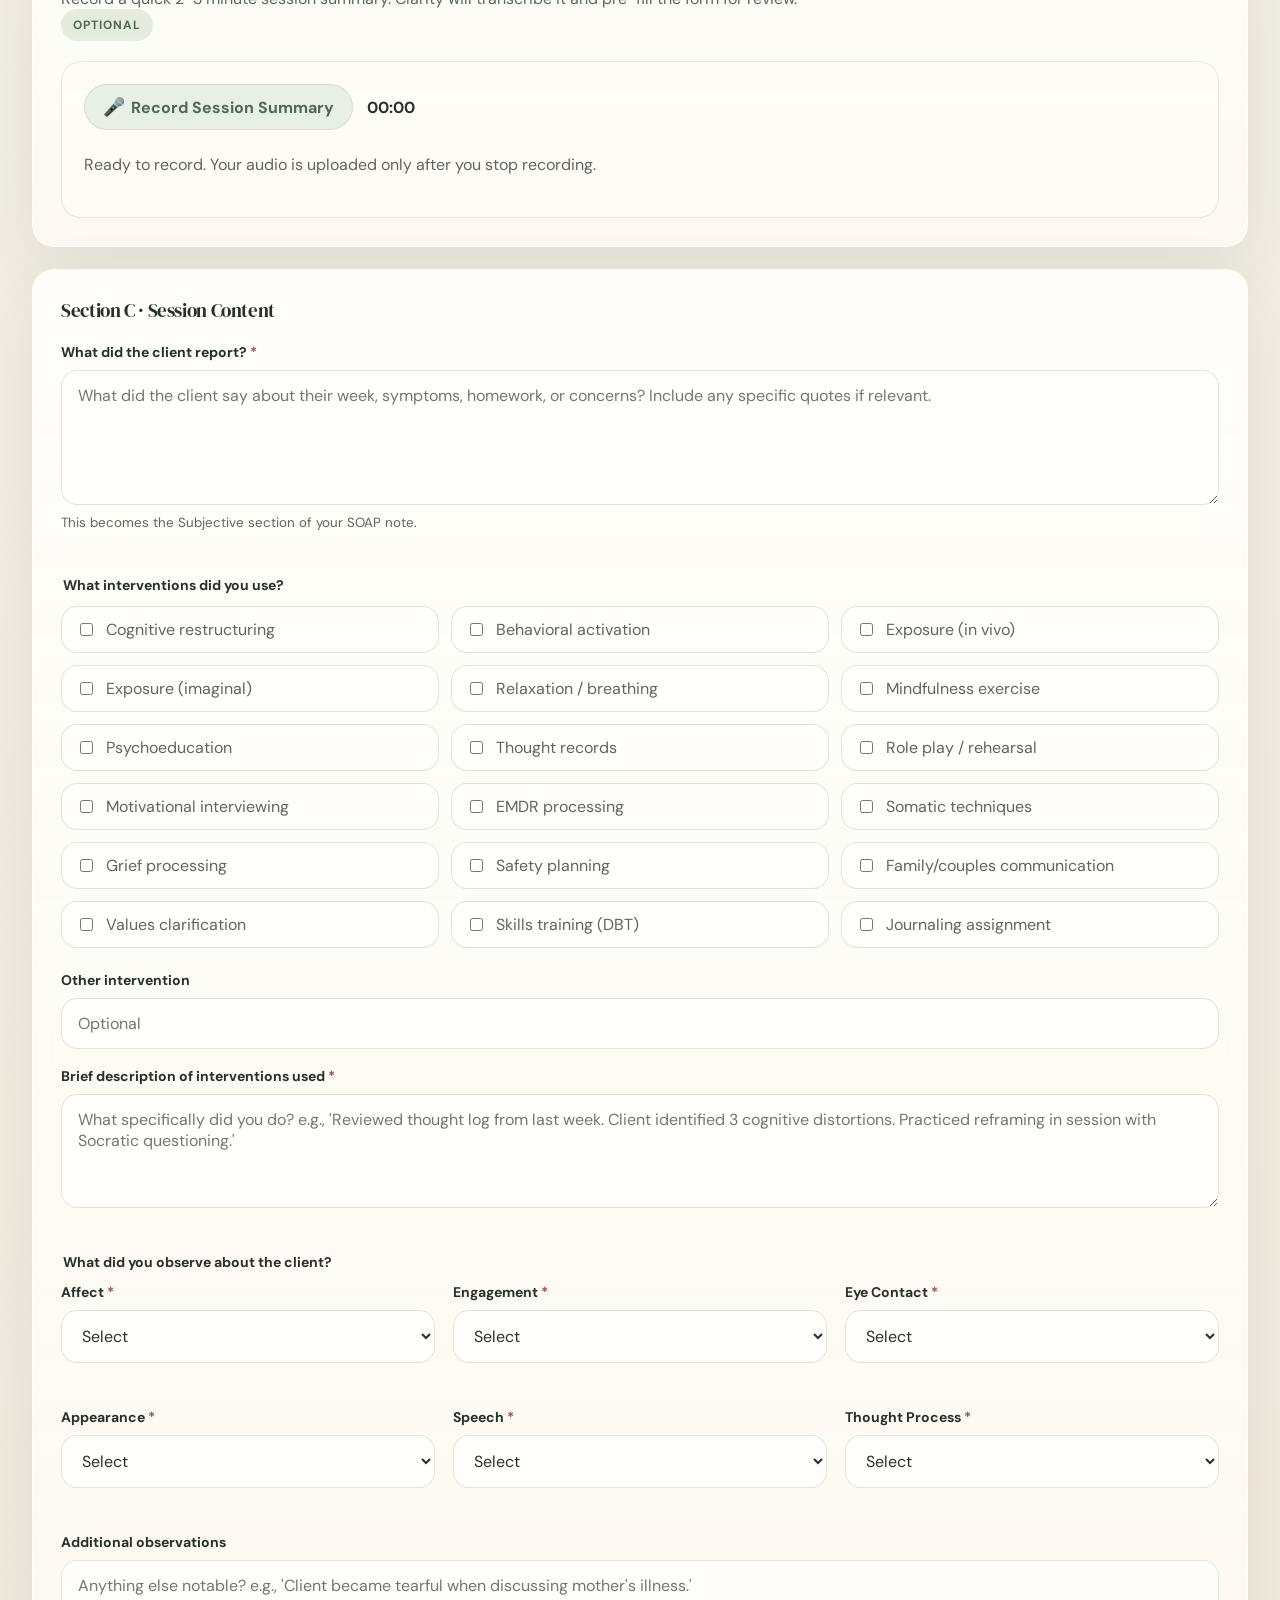
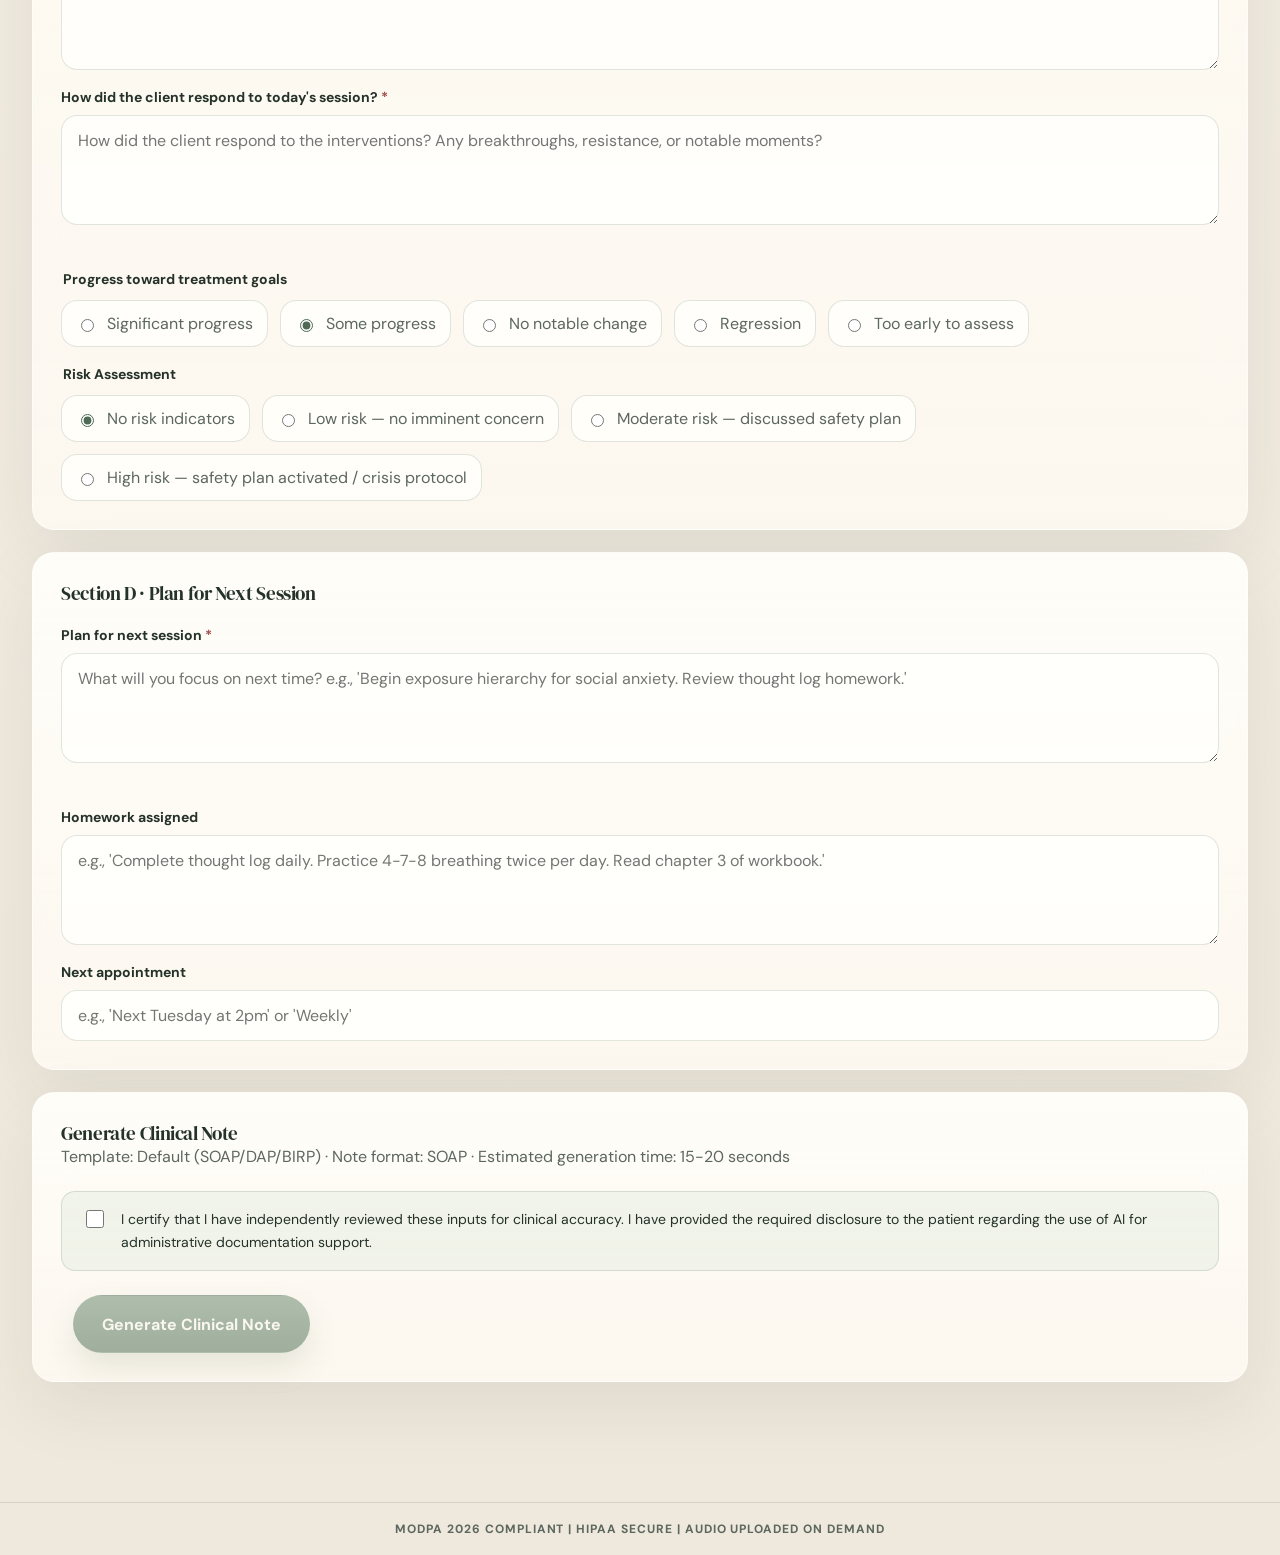
==== commit aa5318f3: "fix: replace eyebrow pill with plain hero-brand header" ====
--- a/index.html
+++ b/index.html
@@ -23,7 +23,7 @@
 
       <header class="hero">
         <div class="hero-topbar">
-          <div class="eyebrow"><strong>Clarity</strong> Beta</div>
+          <h2 class="hero-brand"><strong>Clarity</strong> Beta</h2>
           <button id="open-settings" class="button button-ghost button-small" type="button">
             Settings &amp; Privacy
           </button>
--- a/styles.css
+++ b/styles.css
@@ -105,6 +105,18 @@
   font-weight: 800;
 }
 
+.hero-brand {
+  font-size: 1.25rem;
+  font-weight: 400;
+  letter-spacing: 0.04em;
+  color: var(--accent-deep);
+  margin: 0;
+}
+
+.hero-brand strong {
+  font-weight: 800;
+}
+
 .hero {
   padding: 8px 0 28px;
 }
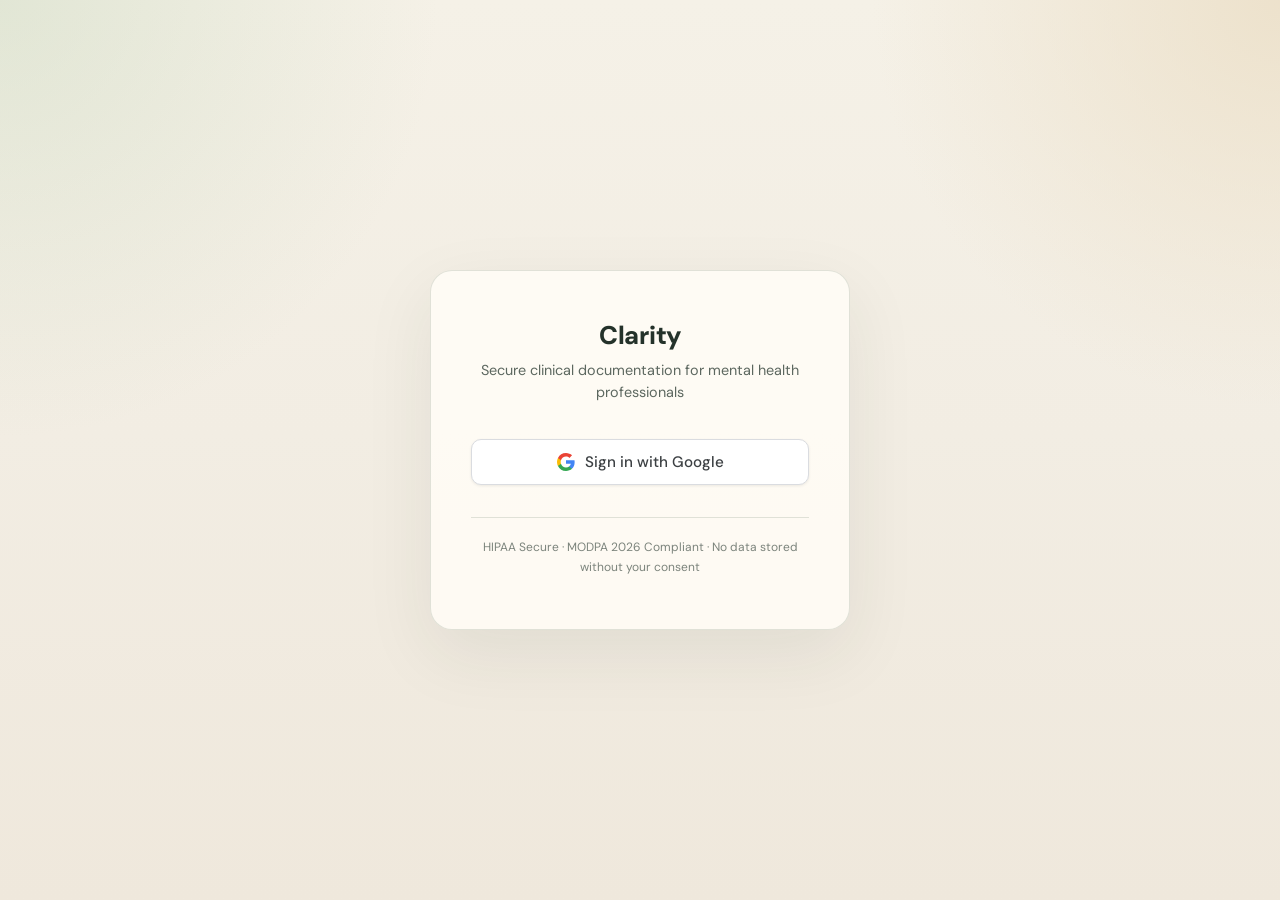
==== commit 6a577140: "feat: add login gate, login.html, sign out button - login.html: standalone Google OAuth sign-in page" ====
--- a/index.html
+++ b/index.html
@@ -17,6 +17,7 @@
     <link rel="stylesheet" href="styles.css" />
   </head>
   <body>
+    <div id="app-root" style="display:none">
     <div class="page-shell">
       <div class="ambient ambient-left"></div>
       <div class="ambient ambient-right"></div>
@@ -24,6 +25,8 @@
       <header class="hero">
         <div class="hero-topbar">
           <h2 class="hero-brand"><strong>Clarity</strong> Beta</h2>
+          <span id="user-email" style="font-size:12px; opacity:0.7; margin-right:12px;"></span>
+          <button onclick="handleSignOut()" class="button button-ghost button-small" style="font-size:13px; padding:6px 14px; margin-right:8px;" type="button">Sign out</button>
           <button id="open-settings" class="button button-ghost button-small" type="button">
             Settings &amp; Privacy
           </button>
@@ -641,6 +644,7 @@
       MODPA 2026 Compliant | HIPAA Secure | Audio Uploaded On Demand
     </footer>
 
+    </div><!-- /#app-root -->
     <script src="app.js"></script>
   </body>
 </html>
